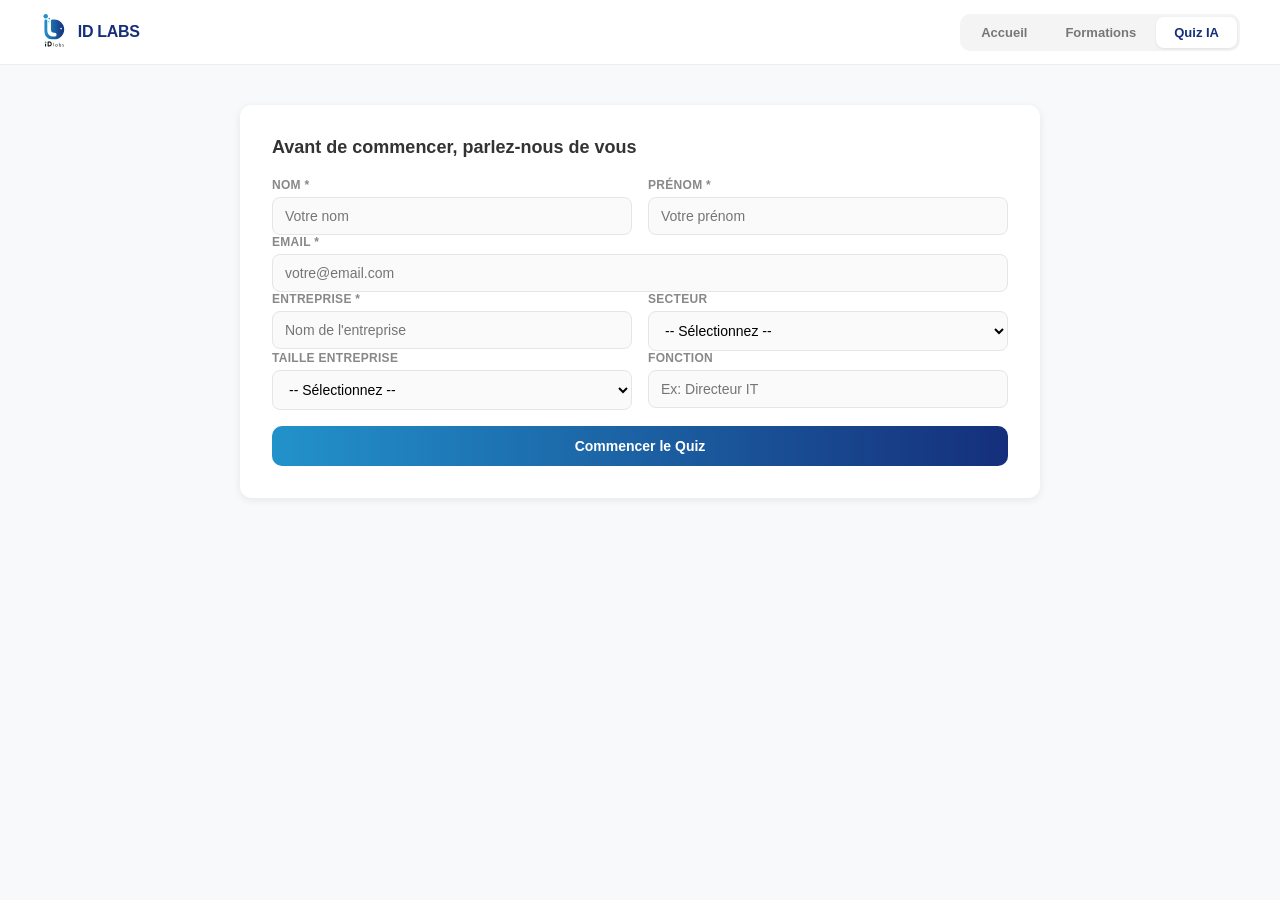
==== quiz.html @ 5d056851 "first commit" ====
<!DOCTYPE html>
<html lang="fr">
<head>
    <meta charset="UTF-8">
    <meta name="viewport" content="width=device-width, initial-scale=1.0">
    <meta name="theme-color" content="#2292cb">
    <meta name="description" content="ID Labs - Quiz IA">
    <title>Diagnostic Maturité IA - ID Labs</title>
    <link rel="stylesheet" href="styles.css">
</head>
<body>
    <header class="header" id="pageHeader">
        <div class="header-content">
            <a href="index.html" class="logo-container" id="logoContainer">
                <svg class="logo-svg" xmlns="http://www.w3.org/2000/svg" viewBox="0 0 558.38 723.76">
                    <defs>
                        <linearGradient id="logoGrad" x1="88.87" y1="310.11" x2="486.71" y2="310.11" gradientUnits="userSpaceOnUse">
                            <stop offset="0" stop-color="#2292cb"/>
                            <stop offset="1" stop-color="#152f7b"/>
                        </linearGradient>
                    </defs>
                    <circle fill="#2292cb" cx="115.03" cy="44.75" r="44.75"/>
                    <circle fill="#2292cb" cx="186.05" cy="92.42" r="16.54"/>
                    <path fill="#2292cb" d="M185.57,149.82A10.22,10.22,0,1,0,175.35,160,10.22,10.22,0,0,0,185.57,149.82Z"/>
                    <circle fill="#2292cb" cx="183.26" cy="180.11" r="7.66"/>
                    <path fill="#2292cb" d="M207.46,141.07a6.81,6.81,0,1,0-6.81,6.81A6.81,6.81,0,0,0,207.46,141.07Z"/>
                    <circle fill="#2292cb" cx="156.87" cy="118.69" r="6.81"/>
                    <path fill="url(#logoGrad)" d="M286.88,110.28H249A28.75,28.75,0,0,0,220.26,139V313a65.14,65.14,0,0,0,65.14,65.14h9.69A38.21,38.21,0,0,1,333.3,416.3h0a38.21,38.21,0,0,1-38.21,38.21H263A116.68,116.68,0,0,1,146.35,337.83V140.72c0-15-11-28.42-25.92-29.85a28.75,28.75,0,0,0-31.56,28.61V356.31A153.64,153.64,0,0,0,242.51,510h44.37c110.36,0,199.83-89.47,199.83-199.83h0C486.71,199.75,397.24,110.28,286.88,110.28ZM424.75,310.12a16.54,16.54,0,1,1,16.54-16.54A16.54,16.54,0,0,1,424.75,310.12Z"/>
                    <path fill="#010101" d="M102.46,651.36h20.39V602.49c0-2.24-3.4-4-7.6-4H102.46Z"/>
                    <path fill="#010101" d="M219,561.57a41.5,41.5,0,0,0-15.46-7.32c-5.64-1.39-14.8-2.06-28-2.06H161.06a7.59,7.59,0,0,0-7.6,7.59v84a7.6,7.6,0,0,0,7.6,7.6h18.29c11.05,0,19.07-.68,24.51-2.08A41.49,41.49,0,0,0,219,642a42.11,42.11,0,0,0,13.21-17.07,63.63,63.63,0,0,0,0-46.27A42.45,42.45,0,0,0,219,561.57Zm-3.34,40.14a40.3,40.3,0,0,1-2.52,14.79,23.93,23.93,0,0,1-6.94,9.84,20.06,20.06,0,0,1-8.53,3.92c-2.67.61-8.61,1.32-21.77,1.32H174v-59.8h1.9c10.39,0,17.65.47,21.59,1.38a20.28,20.28,0,0,1,8.68,4,24.37,24.37,0,0,1,7,9.82A39.81,39.81,0,0,1,215.63,601.71Z"/>
                    <circle fill="#2292cb" cx="112.65" cy="571.78" r="16.54"/>
                    <path fill="#010101" d="M274.37,650.86h7.54V583.65a5.86,5.86,0,0,0-5.86-5.86h-1.68Z"/>
                    <path fill="#010101" d="M344.66,615.83a17.56,17.56,0,0,0-6.43-7.24,17.81,17.81,0,0,0-9.41-2.42q-9.24,0-14.75,6.29t-5.52,16.95q0,10.51,5.68,16.9t15,6.39a16.93,16.93,0,0,0,9-2.48,18.94,18.94,0,0,0,6.62-7.19v7.83H352V613.58a5.86,5.86,0,0,0-5.86-5.86h-1.5Zm-3.56,25.38q-3.74,4.14-10.34,4.13-6.88,0-10.63-4.24T316.38,629q0-7.35,3.72-11.45t10.37-4.11a13.3,13.3,0,0,1,10.4,4.46q4,4.46,4,11.76C344.85,634.62,343.6,638.47,341.1,641.21Z"/>
                    <path fill="#010101" d="M404.31,606.17a17.5,17.5,0,0,0-9.29,2.42,17.89,17.89,0,0,0-6.45,7.24V583.65a5.86,5.86,0,0,0-5.87-5.86h-1.44v73.07h7V643a18.81,18.81,0,0,0,6.65,7.14,17,17,0,0,0,9.1,2.53q9.33,0,15-6.39t5.66-16.9q0-10.6-5.54-16.93T404.31,606.17ZM413.1,641c-2.49,3-6,4.5-10.34,4.5s-8-1.42-10.61-4.24-3.87-6.76-3.87-11.79q0-7.21,4.06-11.62A13.78,13.78,0,0,1,403,613.47q6.51,0,10.19,4t3.67,11.08Q416.85,636.53,413.1,641Z"/>
                    <path fill="#010101" d="M476.37,631.31q-2.75-2.89-9.78-5.16c-.63-.19-1.47-.45-2.54-.8-5.73-1.79-8.58-4-8.58-6.64a5.92,5.92,0,0,1,2-4.65,7.7,7.7,0,0,1,5.3-1.82,11,11,0,0,1,6,1.61,10,10,0,0,1,3.88,4.57l.14-.08c3.65-2.24,3.91-7.78.18-9.89l-.08,0a19.36,19.36,0,0,0-9.62-2.24q-6.78,0-11,3.62a11.79,11.79,0,0,0-4.24,9.39q0,8.15,15.75,13.57l1.22.43a14.15,14.15,0,0,1,5.26,2.78,5.08,5.08,0,0,1,1.53,3.77,5.77,5.77,0,0,1-2.24,4.72,9.13,9.13,0,0,1-5.87,1.79,11.88,11.88,0,0,1-6.46-1.73,11.47,11.47,0,0,1-1.73-1.34,5.89,5.89,0,0,0-7.38-.73l-1.73,1.16a16.78,16.78,0,0,0,6.76,6.83,21.45,21.45,0,0,0,10.26,2.27q7,0,11.38-3.8a12.52,12.52,0,0,0,4.36-9.92A10.68,10.68,0,0,0,476.37,631.31Z"/>
                </svg>
                <span>ID LABS</span>
            </a>
            <div class="header-right">
                <button class="admin-btn" id="adminBtn">Admin</button>
                <div class="nav-container">
                    <a href="index.html" class="nav-btn">Accueil</a>
                    <a href="formations.html" class="nav-btn">Formations</a>
                    <a href="quiz.html" class="nav-btn active">Quiz IA</a>
                </div>
            </div>
        </div>
    </header>

    <div class="container container-page">
        <div class="quiz-page">
            <!-- Lead Form -->
            <div class="quiz-lead-form" id="quizLeadForm">
                <h3>Avant de commencer, parlez-nous de vous</h3>
                <div class="form-row">
                    <div class="form-group">
                        <label>Nom *</label>
                        <input type="text" id="leadNom" placeholder="Votre nom" required>
                    </div>
                    <div class="form-group">
                        <label>Prénom *</label>
                        <input type="text" id="leadPrenom" placeholder="Votre prénom" required>
                    </div>
                </div>
                <div class="form-row full">
                    <div class="form-group">
                        <label>Email *</label>
                        <input type="email" id="leadEmail" placeholder="votre@email.com" required>
                    </div>
                </div>
                <div class="form-row">
                    <div class="form-group">
                        <label>Entreprise *</label>
                        <input type="text" id="leadEntreprise" placeholder="Nom de l'entreprise" required>
                    </div>
                    <div class="form-group">
                        <label>Secteur</label>
                        <select id="leadSecteur">
                            <option value="">-- Sélectionnez --</option>
                            <option value="tech">Technologie</option>
                            <option value="finance">Finance</option>
                            <option value="sante">Santé</option>
                            <option value="retail">Retail</option>
                            <option value="manufacturing">Manufacturing</option>
                            <option value="education">Éducation</option>
                            <option value="autre">Autre</option>
                        </select>
                    </div>
                </div>
                <div class="form-row">
                    <div class="form-group">
                        <label>Taille entreprise</label>
                        <select id="leadTaille">
                            <option value="">-- Sélectionnez --</option>
                            <option value="1-10">1-10 personnes</option>
                            <option value="11-50">11-50 personnes</option>
                            <option value="51-200">51-200 personnes</option>
                            <option value="201-1000">201-1000 personnes</option>
                            <option value="1000+">1000+ personnes</option>
                        </select>
                    </div>
                    <div class="form-group">
                        <label>Fonction</label>
                        <input type="text" id="leadFonction" placeholder="Ex: Directeur IT">
                    </div>
                </div>
                <button class="form-submit" id="startQuizBtn">Commencer le Quiz</button>
            </div>

            <!-- Quiz Progress -->
            <div class="quiz-progress" id="quizProgress" style="display: none;">
                <div class="progress-bar">
                    <div class="progress-fill" id="progressFill"></div>
                </div>
                <div class="progress-text">
                    Section <span id="currentSection">1</span> / <span id="totalSections">6</span>
                </div>
                <div class="xp-bar">
                    <span class="xp-text">Progression XP:</span>
                    <span class="xp-counter" id="xpCounter">0 / 500</span>
                </div>
                <div class="dimension-dots" id="dimensionDots"></div>
            </div>

            <!-- Quiz Sections -->
            <div id="quizSections"></div>

            <!-- Results Page -->
            <div class="results-page" id="resultsPage" style="display: none;">
                <div class="results-header">
                    <div class="result-name" id="resultName"></div>
                    <div class="score-ring" id="scoreRing"></div>
                    <div class="level-name" id="levelName"></div>
                    <div class="level-title" id="levelTitle"></div>
                    <div class="level-desc" id="levelDesc"></div>
                </div>

                <div class="results-content">
                    <div class="radar-container">
                        <canvas class="radar-canvas" id="radarChart" width="350" height="350"></canvas>
                    </div>
                    <div class="dimension-scores" id="dimensionScores"></div>
                </div>

                <div class="recos-section">
                    <div class="recos-title">Recommandations Personnalisées</div>
                    <div class="recos-grid" id="recosGrid"></div>
                </div>

                <div class="diploma-container">
                    <h3 style="margin-bottom: 16px;">Votre Diplôme</h3>
                    <canvas id="diplomaCanvas" width="800" height="600" style="max-width: 100%; height: auto; border: 1px solid #ddd; border-radius: 8px; margin-bottom: 16px; display: block;"></canvas>
                    <button class="diploma-btn" id="downloadDiplomaBtn">Télécharger le Diplôme</button>
                </div>

                <div class="results-nav">
                    <a href="index.html" class="back-home">← Accueil</a>
                    <button class="new-quiz" id="newQuizBtn">Relancer le Quiz</button>
                </div>
            </div>
        </div>
    </div>

    <script src="app.js"></script>
</body>
</html>
---- styles.css ----
* {
            margin: 0;
            padding: 0;
            box-sizing: border-box;
        }

        :root {
            --primary: #2292cb;
            --dark: #152f7b;
            --gray: #727170;
            --bg: #f8f9fa;
            --white: #ffffff;
            --accent-orange: #e8922a;
            --accent-green: #2eb87a;
            --accent-purple: #8b5cf6;
            --accent-red: #e03d3d;
            --gradient: linear-gradient(90deg, #2292cb 0%, #152f7b 100%);
        }

        html, body {
            font-family: -apple-system, BlinkMacSystemFont, 'Segoe UI', Roboto, Oxygen, Ubuntu, Cantarell, sans-serif;
            color: #333;
            background: var(--bg);
            overflow-x: hidden;
        }

        body.dark-mode {
            background: #1a1a1a;
            color: #f0f0f0;
        }

        .header {
            background: #ffffff;
            padding: 0 24px;
            border-bottom: 1px solid #eee;
            position: sticky;
            top: 0;
            z-index: 100;
            transition: transform 0.4s ease, opacity 0.4s ease;
        }

        .header.hidden {
            transform: translateY(-100%);
            opacity: 0;
            position: absolute;
            pointer-events: none;
        }

        .header-content {
            max-width: 1200px;
            margin: 0 auto;
            display: flex;
            align-items: center;
            height: 64px;
            gap: 24px;
        }

        .logo-container {
            display: flex;
            align-items: center;
            gap: 10px;
            cursor: pointer;
            user-select: none;
            font-weight: 800;
            font-size: 16px;
            color: var(--dark);
            text-decoration: none;
            letter-spacing: -0.3px;
            flex-shrink: 0;
        }

        .logo-container:hover {
            opacity: 0.85;
        }

        .logo-svg {
            height: 36px;
            width: auto;
        }

        .header-title {
            display: none;
        }

        .header-right {
            display: flex;
            gap: 4px;
            align-items: center;
            margin-left: auto;
        }

        .admin-btn {
            background: transparent;
            border: none;
            color: #999;
            padding: 8px 12px;
            border-radius: 8px;
            cursor: pointer;
            font-size: 12px;
            opacity: 0;
            pointer-events: none;
            transition: all 0.3s ease;
        }

        .admin-btn.visible {
            opacity: 1;
            pointer-events: auto;
        }

        .admin-btn:hover {
            background: #f0f0f0;
            color: #666;
        }

        .nav-container {
            display: flex;
            gap: 2px;
            background: #f4f4f5;
            border-radius: 10px;
            padding: 3px;
        }

        .nav-btn {
            background: transparent;
            border: none;
            color: #777;
            padding: 8px 18px;
            border-radius: 8px;
            cursor: pointer;
            font-size: 13px;
            font-weight: 600;
            transition: all 0.25s ease;
            text-decoration: none;
        }

        .nav-btn:hover {
            color: #333;
            background: rgba(0,0,0,0.04);
        }

        .nav-btn.active {
            background: #ffffff;
            color: var(--dark);
            box-shadow: 0 1px 3px rgba(0,0,0,0.08);
        }

        .container {
            max-width: 1200px;
            margin: 0 auto;
            padding: 40px 20px;
        }

        .container-landing {
            max-width: 100%;
            padding: 0;
        }

        .container-page {
            max-width: 1200px;
            margin: 0 auto;
            padding: 40px 20px;
        }

        /* Internal page back button */
        .page-title {
            font-size: 28px;
            font-weight: 800;
            color: #1a1a2e;
            margin-bottom: 8px;
            letter-spacing: -0.5px;
        }

        .page-subtitle {
            font-size: 14px;
            color: #999;
            margin-bottom: 32px;
        }

        .back-to-home {
            display: none;
            align-items: center;
            gap: 8px;
            background: none;
            border: none;
            color: var(--primary);
            font-size: 14px;
            font-weight: 600;
            cursor: pointer;
            padding: 8px 0;
            margin-bottom: 20px;
            transition: all 0.3s ease;
            text-decoration: none;
        }

        .back-to-home:hover {
            color: var(--dark);
            transform: translateX(-4px);
        }

        /* ===== LANDING PAGE - CLEAN CORPORATE DESIGN ===== */
        .landing-page {
            text-align: center;
            padding: 0 !important;
            width: 100%;
        }

        .landing-hero {
            position: relative;
            min-height: 100vh;
            display: flex;
            flex-direction: column;
            align-items: center;
            justify-content: center;
            overflow: hidden;
            padding: 50px 20px 40px;
            background-color: #ffffff;
            background-image: radial-gradient(circle, #d0d0d0 0.8px, transparent 0.8px);
            background-size: 24px 24px;
        }

        @keyframes fadeInDown {
            from { opacity: 0; transform: translateY(-15px); }
            to { opacity: 1; transform: translateY(0); }
        }

        @keyframes fadeInUp {
            from { opacity: 0; transform: translateY(20px); }
            to { opacity: 1; transform: translateY(0); }
        }

        /* Brand lockup: logo + wordmark on the same line */
        .hero-brand {
            display: flex;
            align-items: center;
            gap: 16px;
            margin-bottom: 36px;
            animation: fadeInUp 0.6s ease 0.1s both;
            position: relative;
            z-index: 1;
        }

        .hero-brand svg {
            width: 56px;
            height: auto;
            flex-shrink: 0;
        }

        .hero-brand-name {
            font-size: 28px;
            font-weight: 800;
            letter-spacing: 3px;
            color: #1a1a2e;
            text-transform: uppercase;
        }

        .hero-brand-divider {
            width: 1px;
            height: 32px;
            background: #d0d0d0;
        }

        .hero-brand-event {
            font-size: 13px;
            font-weight: 600;
            color: var(--gray);
            text-align: left;
            line-height: 1.4;
        }

        .hero-brand-event span {
            display: block;
            color: var(--primary);
            font-weight: 700;
        }

        /* Event badge */
        .event-badge {
            display: inline-flex;
            align-items: center;
            gap: 8px;
            background: #ffffff;
            border: 1px solid #e0e0e0;
            padding: 8px 20px;
            border-radius: 6px;
            font-size: 13px;
            font-weight: 600;
            color: var(--gray);
            margin-bottom: 28px;
            animation: fadeInDown 0.6s ease;
            position: relative;
            z-index: 1;
            box-shadow: 0 1px 4px rgba(0,0,0,0.04);
        }

        .event-badge-dot {
            width: 8px;
            height: 8px;
            border-radius: 50%;
            background: var(--accent-green);
            animation: blinkDot 2s ease-in-out infinite;
        }

        @keyframes blinkDot {
            0%, 100% { opacity: 1; }
            50% { opacity: 0.3; }
        }

        /* Vignette overlay to fade dots behind content */
        .landing-hero::before {
            content: '';
            position: absolute;
            top: 0;
            left: 0;
            right: 0;
            bottom: 0;
            background: radial-gradient(ellipse 70% 60% at 50% 50%, rgba(255,255,255,0.95) 0%, rgba(255,255,255,0.4) 60%, transparent 100%);
            pointer-events: none;
            z-index: 0;
        }

        /* Hero headline */
        .hero-headline {
            font-size: 46px;
            font-weight: 800;
            line-height: 1.15;
            margin-bottom: 16px;
            color: #1a1a2e;
            letter-spacing: -1px;
            animation: fadeInUp 0.6s ease 0.2s both;
            position: relative;
            z-index: 1;
        }

        .hero-headline .gradient-text {
            background: var(--gradient);
            -webkit-background-clip: text;
            -webkit-text-fill-color: transparent;
            background-clip: text;
        }

        .hero-desc {
            font-size: 16px;
            color: #666;
            max-width: 520px;
            margin: 0 auto 44px;
            line-height: 1.7;
            animation: fadeInUp 0.6s ease 0.3s both;
            position: relative;
            z-index: 1;
        }

        /* Feature cards grid */
        .feature-cards {
            display: grid;
            grid-template-columns: 1fr 1fr;
            gap: 28px;
            max-width: 880px;
            margin: 0 auto 48px;
            animation: fadeInUp 0.6s ease 0.4s both;
            position: relative;
            z-index: 1;
        }

        .feature-card {
            background: #ffffff;
            border-radius: 20px;
            text-align: left;
            border: 1px solid rgba(0,0,0,0.06);
            box-shadow: 0 1px 3px rgba(0,0,0,0.04), 0 4px 12px rgba(0,0,0,0.03);
            transition: all 0.45s cubic-bezier(0.25, 0.8, 0.25, 1);
            cursor: pointer;
            position: relative;
            overflow: hidden;
            display: flex;
            flex-direction: column;
        }

        .feature-card:hover {
            border-color: transparent;
            box-shadow: 0 20px 60px rgba(0,0,0,0.10), 0 8px 24px rgba(0,0,0,0.06);
            transform: translateY(-8px);
        }

        /* Top visual banner per card */
        .feature-card-visual {
            padding: 32px 28px 28px;
            display: flex;
            flex-direction: column;
            align-items: center;
            gap: 16px;
            position: relative;
            overflow: hidden;
            text-align: center;
        }

        /* Decorative pattern in visual banner */
        .feature-card-visual::before {
            content: '';
            position: absolute;
            top: 0; left: 0; right: 0; bottom: 0;
            background-image: radial-gradient(circle, rgba(255,255,255,0.25) 1px, transparent 1px);
            background-size: 16px 16px;
            pointer-events: none;
        }

        /* Decorative glow circle behind icon */
        .feature-card-visual::after {
            content: '';
            position: absolute;
            width: 120px;
            height: 120px;
            border-radius: 50%;
            top: 10px;
            left: 50%;
            transform: translateX(-50%);
            pointer-events: none;
            opacity: 0.3;
            filter: blur(30px);
        }

        .feature-card.formations .feature-card-visual {
            background: linear-gradient(135deg, var(--primary), var(--dark));
        }

        .feature-card.formations .feature-card-visual::after {
            background: rgba(255,255,255,0.5);
        }

        .feature-card.quiz .feature-card-visual {
            background: linear-gradient(135deg, #e8922a, #d63031);
        }

        .feature-card.quiz .feature-card-visual::after {
            background: rgba(255,255,255,0.5);
        }

        .feature-card-icon {
            width: 64px;
            height: 64px;
            border-radius: 18px;
            display: flex;
            align-items: center;
            justify-content: center;
            flex-shrink: 0;
            position: relative;
            z-index: 1;
            background: rgba(255,255,255,0.18);
            backdrop-filter: blur(8px);
            -webkit-backdrop-filter: blur(8px);
            border: 1px solid rgba(255,255,255,0.25);
            transition: transform 0.4s ease;
        }

        .feature-card:hover .feature-card-icon {
            transform: scale(1.08);
        }

        .feature-card-icon svg {
            width: 30px;
            height: 30px;
        }

        .feature-card.formations .feature-card-icon {
            box-shadow: 0 4px 16px rgba(0,0,0,0.15);
        }

        .feature-card.quiz .feature-card-icon {
            box-shadow: 0 4px 16px rgba(0,0,0,0.15);
        }

        .feature-card-visual-text {
            position: relative;
            z-index: 1;
        }

        .feature-card-title {
            font-size: 19px;
            font-weight: 800;
            color: #ffffff;
            margin-bottom: 4px;
            letter-spacing: -0.2px;
        }

        .feature-card-subtitle {
            font-size: 13px;
            color: rgba(255,255,255,0.8);
            font-weight: 500;
        }

        /* Card body */
        .feature-card-body {
            padding: 24px 28px 28px;
            flex: 1;
            display: flex;
            flex-direction: column;
        }

        .feature-card-desc {
            font-size: 14px;
            color: #555;
            line-height: 1.7;
            margin-bottom: 20px;
            flex: 1;
        }

        .feature-card-metrics {
            display: flex;
            gap: 8px;
            margin-bottom: 22px;
        }

        .feature-metric {
            flex: 1;
            border-radius: 12px;
            padding: 12px 8px;
            text-align: center;
            position: relative;
        }

        .feature-card.formations .feature-metric {
            background: linear-gradient(135deg, rgba(34,146,203,0.06), rgba(21,47,123,0.06));
            border: 1px solid rgba(34,146,203,0.1);
        }

        .feature-card.quiz .feature-metric {
            background: linear-gradient(135deg, rgba(232,146,42,0.06), rgba(214,48,49,0.06));
            border: 1px solid rgba(232,146,42,0.1);
        }

        .feature-metric-num {
            font-size: 20px;
            font-weight: 800;
            line-height: 1;
            margin-bottom: 3px;
        }

        .feature-card.formations .feature-metric-num { color: var(--primary); }
        .feature-card.quiz .feature-metric-num { color: #e8922a; }

        .feature-metric-label {
            font-size: 10px;
            font-weight: 600;
            color: #999;
            text-transform: uppercase;
            letter-spacing: 0.4px;
        }

        .feature-card-cta {
            display: inline-flex;
            align-items: center;
            justify-content: center;
            gap: 8px;
            font-size: 14px;
            font-weight: 700;
            border: none;
            cursor: pointer;
            padding: 14px 24px;
            border-radius: 12px;
            transition: all 0.3s ease;
            width: 100%;
            text-align: center;
            letter-spacing: 0.2px;
        }

        .feature-card.formations .feature-card-cta {
            background: linear-gradient(135deg, var(--primary), var(--dark));
            color: white;
            box-shadow: 0 4px 14px rgba(34,146,203,0.25);
        }

        .feature-card.quiz .feature-card-cta {
            background: linear-gradient(135deg, #e8922a, #d63031);
            color: white;
            box-shadow: 0 4px 14px rgba(232,146,42,0.25);
        }

        .feature-card-cta:hover {
            transform: translateY(-2px);
            filter: brightness(1.05);
        }

        .feature-card.formations .feature-card-cta:hover {
            box-shadow: 0 6px 20px rgba(34,146,203,0.35);
        }

        .feature-card.quiz .feature-card-cta:hover {
            box-shadow: 0 6px 20px rgba(232,146,42,0.35);
        }

        .feature-card-cta svg {
            transition: transform 0.3s ease;
        }

        .feature-card:hover .feature-card-cta svg {
            transform: translateX(4px);
        }

        .feature-card-badge {
            position: absolute;
            top: 12px;
            right: 12px;
            background: rgba(255,255,255,0.22);
            backdrop-filter: blur(8px);
            -webkit-backdrop-filter: blur(8px);
            border: 1px solid rgba(255,255,255,0.3);
            color: white;
            font-size: 11px;
            font-weight: 700;
            padding: 4px 12px;
            border-radius: 20px;
            letter-spacing: 0.3px;
            z-index: 2;
            text-transform: uppercase;
        }

        /* Divider line */
        .hero-divider {
            display: none;
        }

        /* Info bar */
        .hero-info-bar {
            display: flex;
            align-items: center;
            justify-content: center;
            gap: 10px;
            margin: 0 auto 0;
            animation: fadeInUp 0.6s ease 0.5s both;
            position: relative;
            z-index: 1;
        }

        .hero-info-item {
            display: flex;
            align-items: center;
            gap: 0;
            font-size: 13px;
            color: #999;
            font-weight: 500;
        }

        .hero-info-sep {
            width: 3px;
            height: 3px;
            border-radius: 50%;
            background: #ccc;
        }

        .hero-info-icon {
            display: none;
        }

        .hero-info-num {
            font-size: inherit;
            font-weight: inherit;
            color: inherit;
            line-height: 1;
            margin-bottom: 0;
        }

        .hero-info-label {
            font-size: inherit;
            font-weight: inherit;
            color: inherit;
            letter-spacing: 0;
        }

        /* Responsive landing */
        @media (max-width: 768px) {
            .hero-headline {
                font-size: 32px;
                letter-spacing: -0.5px;
            }

            .hero-desc {
                font-size: 15px;
            }

            .feature-cards {
                grid-template-columns: 1fr;
                padding: 0 16px;
                gap: 16px;
            }

            .hero-info-bar {
                gap: 8px;
                flex-wrap: wrap;
            }
        }

        @media (max-width: 480px) {
            .hero-headline {
                font-size: 26px;
            }

            .landing-hero {
                padding: 36px 16px 30px;
                min-height: auto;
            }

            .feature-card-visual {
                padding: 24px 20px 20px;
            }

            .feature-card-body {
                padding: 18px 20px 22px;
            }

            .feature-card-metrics {
                gap: 6px;
            }

            .feature-card-icon {
                width: 56px;
                height: 56px;
                border-radius: 16px;
            }

            .feature-card-icon svg {
                width: 26px;
                height: 26px;
            }

            .feature-card-title {
                font-size: 17px;
            }

            .hero-info-bar {
                flex-wrap: wrap;
                justify-content: center;
            }

            .hero-info-item {
                font-size: 12px;
            }

            .hero-brand {
                gap: 10px;
            }

            .hero-brand svg {
                width: 42px;
            }

            .hero-brand-name {
                font-size: 20px;
                letter-spacing: 2px;
            }
        }

        .formation-grid {
            display: flex;
            flex-direction: column;
            gap: 12px;
            margin-bottom: 30px;
        }

        .formation-card {
            background: white;
            border-radius: 16px;
            box-shadow: 0 1px 3px rgba(0,0,0,0.04);
            transition: all 0.3s ease;
            display: flex;
            flex-direction: column;
            overflow: hidden;
            border: 1px solid #eee;
        }

        .formation-card:hover {
            box-shadow: 0 6px 24px rgba(0,0,0,0.08);
            border-color: #ddd;
        }

        /* Top row: trainer info + body */
        .formation-card-top {
            display: flex;
            flex-direction: row;
            align-items: center;
            padding: 20px 24px;
            gap: 20px;
        }

        /* Left: trainer photo + name stacked */
        .formation-card-header {
            display: flex;
            flex-direction: column;
            align-items: center;
            text-align: center;
            gap: 8px;
            flex-shrink: 0;
            min-width: 120px;
        }

        .formation-avatar {
            width: 96px;
            height: 96px;
            border-radius: 50%;
            flex-shrink: 0;
            display: flex;
            align-items: center;
            justify-content: center;
            font-weight: 700;
            font-size: 28px;
            color: white;
            overflow: hidden;
            box-shadow: 0 4px 12px rgba(0,0,0,0.08);
            border: 3px solid white;
            outline: 2px solid #eee;
        }

        .formation-avatar img {
            width: 100%;
            height: 100%;
            object-fit: cover;
        }

        .formation-header-text {
            text-align: center;
        }

        .formation-trainer {
            font-weight: 700;
            color: #1a1a2e;
            font-size: 13px;
            margin-bottom: 3px;
        }

        .formation-tag {
            display: inline-block;
            font-size: 10px;
            font-weight: 600;
            padding: 2px 9px;
            border-radius: 20px;
            letter-spacing: 0.2px;
        }

        /* Center: content */
        .formation-card-body {
            flex: 1;
            min-width: 0;
            padding: 0 20px;
            border-left: 1px solid #f0f0f0;
        }

        .formation-title {
            font-size: 15px;
            font-weight: 700;
            margin-bottom: 4px;
            color: #1a1a2e;
            line-height: 1.35;
        }

        .formation-resume {
            font-size: 13px;
            color: #999;
            line-height: 1.5;
            margin-bottom: 0;
            display: -webkit-box;
            -webkit-line-clamp: 2;
            -webkit-box-orient: vertical;
            overflow: hidden;
        }

        .formation-meta {
            display: flex;
            gap: 14px;
            flex-wrap: wrap;
            margin-top: 8px;
        }

        .formation-meta-item {
            display: flex;
            align-items: center;
            gap: 4px;
            font-size: 11.5px;
            color: #aaa;
            font-weight: 500;
        }

        .formation-meta-item svg {
            flex-shrink: 0;
            color: #ccc;
        }

        /* Sessions section */
        .formation-card-sessions {
            width: 100%;
            border-top: 1px solid #f0f0f0;
            padding: 14px 24px 16px;
        }

        .sessions-label {
            font-size: 11px;
            font-weight: 700;
            text-transform: uppercase;
            letter-spacing: 0.5px;
            color: #bbb;
            margin-bottom: 10px;
        }

        .session-row {
            display: flex;
            align-items: center;
            gap: 16px;
            padding: 10px 14px;
            background: #fafafa;
            border-radius: 10px;
            margin-bottom: 6px;
        }

        .session-row:last-child {
            margin-bottom: 0;
        }

        .session-date {
            display: flex;
            align-items: center;
            gap: 6px;
            font-size: 13px;
            font-weight: 600;
            color: #444;
            min-width: 170px;
            flex-shrink: 0;
        }

        .session-date svg {
            color: var(--primary);
            flex-shrink: 0;
        }

        .session-seats {
            display: flex;
            align-items: center;
            gap: 10px;
            flex: 1;
            min-width: 0;
        }

        .session-cta {
            padding: 7px 18px;
            background: var(--gradient);
            color: white;
            border: none;
            border-radius: 8px;
            cursor: pointer;
            font-weight: 600;
            font-size: 12px;
            transition: all 0.3s ease;
            white-space: nowrap;
            box-shadow: 0 2px 8px rgba(34,146,203,0.15);
            flex-shrink: 0;
        }

        .session-cta:hover {
            transform: translateY(-1px);
            box-shadow: 0 4px 14px rgba(34,146,203,0.25);
        }

        /* Visual price block */
        .formation-price-block {
            flex-shrink: 0;
            display: flex;
            flex-direction: column;
            align-items: center;
            padding: 16px 22px 14px;
            margin-left: auto;
            background: white;
            border-radius: 14px;
            border: 2px solid var(--primary);
            position: relative;
            min-width: 140px;
            box-shadow: 0 4px 16px rgba(34,146,203,0.1);
        }

        .price-badge-ribbon {
            position: absolute;
            top: -11px;
            left: 50%;
            transform: translateX(-50%);
            background: var(--gradient);
            color: white;
            font-size: 10px;
            font-weight: 700;
            text-transform: uppercase;
            letter-spacing: 0.5px;
            padding: 3px 14px;
            border-radius: 20px;
            white-space: nowrap;
        }

        .price-row {
            display: flex;
            align-items: baseline;
            gap: 8px;
            margin-top: 6px;
        }

        .price-amount {
            font-size: 28px;
            font-weight: 900;
            color: var(--primary);
            line-height: 1;
            letter-spacing: -1px;
        }

        .price-amount-crossed {
            font-size: 15px;
            font-weight: 600;
            color: #bbb;
            text-decoration: line-through;
            text-decoration-thickness: 2px;
            line-height: 1;
        }

        .price-saving {
            margin-top: 6px;
            font-size: 11px;
            font-weight: 700;
            color: var(--accent-green);
            background: rgba(46,184,122,0.08);
            padding: 2px 10px;
            border-radius: 20px;
        }

        /* Legacy footer (kept for compatibility) */
        .formation-card-footer {
            display: none;
        }

        .formation-seats-block {
            display: flex;
            flex-direction: column;
            align-items: center;
            gap: 6px;
            width: 100%;
        }

        .formation-seats-dots {
            display: flex;
            gap: 5px;
            justify-content: center;
        }

        .formation-seats-dots .dot {
            width: 10px;
            height: 10px;
            border-radius: 50%;
            background: #e8e8e8;
            transition: background 0.3s ease;
        }

        .formation-seats-dots .dot.taken {
            background: var(--primary);
            box-shadow: 0 1px 4px rgba(34,146,203,0.3);
        }

        .formation-seats-dots .dot.taken.warn {
            background: #e8922a;
            box-shadow: 0 1px 4px rgba(232,146,42,0.3);
        }

        .formation-seats-text {
            font-size: 12px;
            font-weight: 600;
            color: #2eb87a;
        }

        .formation-seats-text.few {
            color: #e8922a;
        }

        .formation-seats-text.full {
            color: #e03d3d;
        }

        .formation-seats-hint {
            font-size: 10px;
            color: #bbb;
            font-style: italic;
        }

        .formation-cta {
            padding: 10px 22px;
            background: var(--gradient);
            color: white;
            border: none;
            border-radius: 10px;
            cursor: pointer;
            font-weight: 600;
            font-size: 13px;
            transition: all 0.3s ease;
            white-space: nowrap;
            box-shadow: 0 2px 8px rgba(34,146,203,0.2);
        }

        .formation-cta:hover {
            transform: translateY(-2px);
            box-shadow: 0 4px 14px rgba(34,146,203,0.3);
        }

        .formation-cta:active {
            transform: scale(0.98);
        }

        .modal {
            display: none;
            position: fixed;
            top: 0;
            left: 0;
            right: 0;
            bottom: 0;
            background: rgba(0,0,0,0.5);
            z-index: 1000;
            align-items: center;
            justify-content: center;
            animation: fadeIn 0.3s ease;
        }

        .modal.active {
            display: flex;
        }

        .modal-content {
            background: white;
            border-radius: 16px;
            padding: 0;
            max-width: 680px;
            width: 92%;
            max-height: 92vh;
            overflow-y: auto;
            animation: slideUp 0.3s ease;
        }

        @keyframes slideUp {
            from { transform: translateY(20px); opacity: 0; }
            to { transform: translateY(0); opacity: 1; }
        }

        .modal-header {
            display: flex;
            justify-content: space-between;
            align-items: center;
            padding: 20px 28px;
            border-bottom: 1px solid #f0f0f0;
        }

        .modal-header h2 {
            font-size: 16px;
            font-weight: 700;
            color: #1a1a2e;
        }

        .close-modal {
            background: #f5f5f5;
            border: none;
            font-size: 18px;
            cursor: pointer;
            color: #999;
            line-height: 1;
            width: 32px;
            height: 32px;
            border-radius: 8px;
            display: flex;
            align-items: center;
            justify-content: center;
            transition: all 0.2s ease;
        }

        .close-modal:hover {
            background: #eee;
            color: #333;
        }

        /* Modal body with layout */
        .modal-body-inner {
            padding: 24px 28px;
        }

        .modal-info-bar {
            display: flex;
            gap: 10px;
            flex-wrap: wrap;
            margin-bottom: 20px;
        }

        .modal-info-chip {
            display: flex;
            align-items: center;
            gap: 6px;
            padding: 6px 12px;
            background: #f8f9fa;
            border-radius: 8px;
            font-size: 12.5px;
            font-weight: 600;
            color: #555;
        }

        .modal-info-chip svg {
            color: var(--primary);
            flex-shrink: 0;
        }

        .modal-info-chip.status-available {
            background: #ecfdf5;
            color: #059669;
        }

        .modal-info-chip.status-full {
            background: #fef2f2;
            color: #dc2626;
        }

        .modal-objectives {
            display: flex;
            flex-wrap: wrap;
            gap: 6px;
            margin-bottom: 20px;
        }

        .modal-objective-tag {
            padding: 5px 10px;
            background: #f0f9ff;
            border: 1px solid rgba(34,146,203,0.1);
            border-radius: 6px;
            font-size: 12px;
            color: #444;
            line-height: 1.3;
        }

        /* Form 2-column layout */
        .modal-form-grid {
            display: grid;
            grid-template-columns: 1fr 1fr;
            gap: 12px;
        }

        .modal-form-grid .form-group-full {
            grid-column: 1 / -1;
        }

        .form-group {
            margin-bottom: 0;
        }

        .form-group label {
            display: block;
            font-weight: 600;
            margin-bottom: 5px;
            font-size: 12px;
            color: #888;
            text-transform: uppercase;
            letter-spacing: 0.3px;
        }

        .form-group input,
        .form-group select {
            width: 100%;
            padding: 10px 12px;
            border: 1px solid #e5e5e5;
            border-radius: 8px;
            font-size: 14px;
            font-family: inherit;
            transition: all 0.2s ease;
            background: #fafafa;
        }

        .form-group input:focus,
        .form-group select:focus {
            outline: none;
            border-color: var(--primary);
            box-shadow: 0 0 0 3px rgba(34,146,203,0.08);
            background: white;
        }

        .form-submit {
            width: 100%;
            padding: 12px;
            background: var(--gradient);
            color: white;
            border: none;
            border-radius: 10px;
            font-weight: 700;
            cursor: pointer;
            font-size: 14px;
            transition: all 0.3s ease;
            margin-top: 16px;
        }

        .form-submit:hover {
            transform: translateY(-1px);
            box-shadow: 0 4px 14px rgba(34,146,203,0.3);
        }

        .form-submit:disabled {
            opacity: 0.6;
            cursor: not-allowed;
            transform: none;
        }

        .success-message {
            background: #ecfdf5;
            color: #065f46;
            padding: 16px;
            border-radius: 10px;
            margin-bottom: 20px;
            border: 1px solid #c3e6cb;
        }

        .quiz-page {
            max-width: 800px;
            margin: 0 auto;
        }

        .quiz-progress {
            background: white;
            padding: 24px;
            border-radius: 12px;
            margin-bottom: 24px;
            box-shadow: 0 2px 8px rgba(0,0,0,0.08);
        }

        .progress-bar {
            height: 8px;
            background: var(--bg);
            border-radius: 4px;
            overflow: hidden;
            margin-bottom: 16px;
        }

        .progress-fill {
            height: 100%;
            background: var(--gradient);
            transition: width 0.4s ease;
            width: 0%;
        }

        .progress-text {
            font-size: 14px;
            color: var(--gray);
            font-weight: 600;
        }

        .xp-bar {
            margin-top: 12px;
            padding-top: 12px;
            border-top: 1px solid var(--bg);
            display: flex;
            align-items: center;
            gap: 10px;
        }

        .xp-text {
            font-size: 13px;
            font-weight: 600;
            color: var(--dark);
        }

        .xp-counter {
            background: linear-gradient(135deg, #e8922a, #e03d3d);
            color: white;
            padding: 4px 12px;
            border-radius: 20px;
            font-size: 12px;
            font-weight: 700;
        }

        .dimension-dots {
            display: flex;
            gap: 8px;
            margin-top: 12px;
            flex-wrap: wrap;
        }

        .dimension-dot {
            width: 10px;
            height: 10px;
            border-radius: 50%;
            background: #e0e0e0;
            transition: all 0.3s ease;
        }

        .dimension-dot.active {
            background: var(--primary);
            transform: scale(1.2);
        }

        .dimension-dot.completed {
            background: var(--accent-green);
            box-shadow: 0 0 0 2px white, 0 0 0 4px var(--accent-green);
        }

        .quiz-lead-form {
            background: white;
            padding: 32px;
            border-radius: 12px;
            margin-bottom: 24px;
            box-shadow: 0 2px 8px rgba(0,0,0,0.08);
        }

        .quiz-lead-form h3 {
            font-size: 18px;
            margin-bottom: 20px;
            color: #333;
        }

        .quiz-lead-form .form-row {
            display: grid;
            grid-template-columns: repeat(2, 1fr);
            gap: 16px;
        }

        .quiz-lead-form .form-row.full {
            grid-template-columns: 1fr;
        }

        .quiz-section {
            background: white;
            padding: 32px;
            border-radius: 12px;
            box-shadow: 0 2px 8px rgba(0,0,0,0.08);
            display: none;
        }

        .quiz-section.active {
            display: block;
            animation: fadeIn 0.3s ease;
        }

        .section-header {
            margin-bottom: 28px;
            padding-bottom: 20px;
            border-bottom: 2px solid var(--bg);
        }

        .section-icon {
            font-size: 36px;
            margin-bottom: 12px;
        }

        .section-name {
            font-size: 24px;
            font-weight: 700;
            color: #333;
            margin-bottom: 6px;
        }

        .section-desc {
            font-size: 14px;
            color: var(--gray);
        }

        .question-block {
            margin-bottom: 32px;
            padding-bottom: 28px;
            border-bottom: 1px solid var(--bg);
        }

        .question-block:last-child {
            border-bottom: none;
            margin-bottom: 0;
            padding-bottom: 0;
        }

        .question-text {
            font-size: 16px;
            font-weight: 600;
            margin-bottom: 16px;
            color: #333;
        }

        .scale-buttons {
            display: grid;
            grid-template-columns: repeat(5, 1fr);
            gap: 8px;
        }

        .scale-btn {
            padding: 12px 8px;
            border: 2px solid #ddd;
            background: white;
            border-radius: 6px;
            cursor: pointer;
            font-weight: 600;
            font-size: 12px;
            transition: all 0.3s ease;
            text-align: center;
            line-height: 1.3;
        }

        .scale-btn:hover {
            border-color: var(--primary);
            color: var(--primary);
        }

        .scale-btn.selected {
            background: var(--gradient);
            color: white;
            border-color: var(--dark);
            transform: scale(1.05);
        }

        .section-nav {
            display: flex;
            gap: 12px;
            margin-top: 32px;
            padding-top: 24px;
            border-top: 2px solid var(--bg);
        }

        .section-btn {
            flex: 1;
            padding: 12px 20px;
            border: none;
            border-radius: 6px;
            cursor: pointer;
            font-weight: 600;
            font-size: 14px;
            transition: all 0.3s ease;
        }

        .section-btn.prev {
            background: white;
            color: var(--dark);
            border: 2px solid var(--primary);
        }

        .section-btn.prev:hover:not(:disabled) {
            background: var(--bg);
        }

        .section-btn.next {
            background: var(--gradient);
            color: white;
            flex: 2;
        }

        .section-btn.next:hover:not(:disabled) {
            transform: translateY(-2px);
            box-shadow: 0 4px 12px rgba(64, 162, 212, 0.3);
        }

        .section-btn:disabled {
            opacity: 0.5;
            cursor: not-allowed;
        }

        .results-page {
            background: white;
            border-radius: 12px;
            padding: 40px;
            max-width: 900px;
            margin: 0 auto;
            box-shadow: 0 2px 8px rgba(0,0,0,0.08);
        }

        .results-header {
            text-align: center;
            margin-bottom: 40px;
            padding-bottom: 30px;
            border-bottom: 2px solid var(--bg);
        }

        .result-name {
            font-size: 18px;
            color: var(--gray);
            margin-bottom: 12px;
        }

        .score-ring {
            width: 200px;
            height: 200px;
            margin: 20px auto;
            border-radius: 50%;
            display: flex;
            align-items: center;
            justify-content: center;
            font-size: 52px;
            font-weight: 700;
            color: white;
            box-shadow: 0 4px 15px rgba(0,0,0,0.1);
        }

        .level-name {
            font-size: 28px;
            font-weight: 700;
            margin: 20px 0 8px 0;
        }

        .level-title {
            font-size: 18px;
            color: var(--gray);
            font-weight: 600;
            margin-bottom: 12px;
        }

        .level-desc {
            font-size: 15px;
            line-height: 1.6;
            color: var(--gray);
            max-width: 600px;
            margin: 0 auto;
        }

        .results-content {
            display: grid;
            grid-template-columns: 1fr 1fr;
            gap: 40px;
            margin: 40px 0;
            align-items: start;
        }

        .radar-container {
            display: flex;
            justify-content: center;
            align-items: center;
        }

        .radar-canvas {
            max-width: 100%;
            height: auto;
        }

        .dimension-scores {
            display: flex;
            flex-direction: column;
            gap: 16px;
        }

        .dimension-item {
            padding: 16px;
            background: var(--bg);
            border-radius: 8px;
            border-left: 4px solid;
        }

        .dimension-item-name {
            font-weight: 700;
            margin-bottom: 8px;
            font-size: 15px;
        }

        .dimension-item-bar {
            height: 8px;
            background: #e0e0e0;
            border-radius: 4px;
            overflow: hidden;
            margin-bottom: 4px;
        }

        .dimension-item-fill {
            height: 100%;
            background: var(--gradient);
            transition: width 0.6s ease;
            width: 0%;
        }

        .dimension-item-score {
            font-size: 12px;
            color: var(--gray);
            font-weight: 600;
        }

        .recos-section {
            margin: 40px 0;
            padding: 30px;
            background: var(--bg);
            border-radius: 12px;
        }

        .recos-title {
            font-size: 22px;
            font-weight: 700;
            margin-bottom: 24px;
            color: #333;
        }

        .recos-grid {
            display: grid;
            grid-template-columns: repeat(auto-fit, minmax(300px, 1fr));
            gap: 20px;
        }

        .reco-card {
            background: white;
            padding: 20px;
            border-radius: 8px;
            border-left: 4px solid var(--primary);
            box-shadow: 0 1px 3px rgba(0,0,0,0.05);
        }

        .reco-tag {
            display: inline-block;
            background: var(--primary);
            color: white;
            padding: 4px 10px;
            border-radius: 4px;
            font-size: 11px;
            font-weight: 700;
            margin-bottom: 10px;
            text-transform: uppercase;
        }

        .reco-text {
            font-size: 14px;
            color: #333;
            line-height: 1.5;
        }

        .diploma-container {
            margin: 40px 0;
            text-align: center;
        }

        .diploma-btn {
            padding: 14px 32px;
            background: var(--gradient);
            color: white;
            border: none;
            border-radius: 6px;
            font-weight: 700;
            cursor: pointer;
            font-size: 16px;
            transition: all 0.3s ease;
        }

        .diploma-btn:hover {
            transform: translateY(-2px);
            box-shadow: 0 4px 12px rgba(64, 162, 212, 0.3);
        }

        .results-nav {
            display: flex;
            gap: 12px;
            margin-top: 32px;
            padding-top: 24px;
            border-top: 2px solid var(--bg);
        }

        .results-nav a,
        .results-nav button {
            flex: 1;
            padding: 12px 20px;
            border: none;
            border-radius: 6px;
            cursor: pointer;
            font-weight: 600;
            font-size: 14px;
            transition: all 0.3s ease;
            text-decoration: none;
            display: inline-block;
            text-align: center;
        }

        .results-nav .back-home {
            background: white;
            color: var(--dark);
            border: 2px solid var(--primary);
        }

        .results-nav .back-home:hover {
            background: var(--bg);
        }

        .results-nav .new-quiz {
            background: var(--gradient);
            color: white;
            flex: 2;
        }

        .results-nav .new-quiz:hover {
            transform: translateY(-2px);
            box-shadow: 0 4px 12px rgba(64, 162, 212, 0.3);
        }

        .cta-btn {
            display: inline-block;
            padding: 12px 24px;
            background: var(--gradient);
            color: white;
            border: none;
            border-radius: 6px;
            font-weight: 600;
            cursor: pointer;
            font-size: 14px;
            text-decoration: none;
            transition: all 0.3s ease;
        }

        .cta-btn:hover {
            transform: translateY(-2px);
            box-shadow: 0 4px 12px rgba(64, 162, 212, 0.3);
        }

        .cta-btn.secondary {
            background: white;
            color: var(--dark);
            border: 2px solid var(--primary);
        }

        .cta-btn.secondary:hover {
            background: var(--bg);
        }

        .admin-panel {
            background: white;
            border-radius: 12px;
            padding: 30px;
            max-width: 800px;
            margin: 0 auto;
            box-shadow: 0 2px 8px rgba(0,0,0,0.08);
        }

        .admin-section {
            margin-bottom: 32px;
            padding-bottom: 24px;
            border-bottom: 2px solid var(--bg);
        }

        .admin-section:last-child {
            border-bottom: none;
            margin-bottom: 0;
            padding-bottom: 0;
        }

        .admin-section h3 {
            font-size: 18px;
            font-weight: 700;
            margin-bottom: 16px;
            color: #333;
        }

        .admin-stats {
            display: grid;
            grid-template-columns: repeat(auto-fit, minmax(200px, 1fr));
            gap: 16px;
            margin-bottom: 20px;
        }

        .stat-box {
            background: var(--bg);
            padding: 20px;
            border-radius: 8px;
            text-align: center;
        }

        .stat-number {
            font-size: 28px;
            font-weight: 700;
            color: var(--primary);
            margin-bottom: 6px;
        }

        .stat-label {
            font-size: 13px;
            color: var(--gray);
            font-weight: 600;
            text-transform: uppercase;
            letter-spacing: 0.5px;
        }

        .admin-actions {
            display: flex;
            gap: 12px;
        }

        .admin-actions button {
            flex: 1;
            padding: 12px 20px;
            border: none;
            border-radius: 6px;
            cursor: pointer;
            font-weight: 600;
            font-size: 14px;
            transition: all 0.3s ease;
        }

        .admin-actions .export-btn {
            background: var(--primary);
            color: white;
        }

        .admin-actions .export-btn:hover {
            transform: translateY(-2px);
            box-shadow: 0 4px 12px rgba(64, 162, 212, 0.3);
        }

        .admin-actions .clear-btn {
            background: #f8d7da;
            color: #721c24;
            border: 1px solid #f5c6cb;
        }

        .admin-actions .clear-btn:hover {
            background: #f5c2c7;
        }

        .formation-list {
            display: flex;
            flex-direction: column;
            gap: 12px;
        }

        .formation-stat {
            background: var(--bg);
            padding: 14px;
            border-radius: 8px;
            display: flex;
            justify-content: space-between;
            align-items: center;
            font-size: 14px;
        }

        .formation-stat-name {
            font-weight: 600;
            color: #333;
        }

        .formation-stat-count {
            background: var(--primary);
            color: white;
            padding: 4px 12px;
            border-radius: 4px;
            font-weight: 700;
            font-size: 13px;
        }

        @media (max-width: 768px) {
            .header-content {
                flex-wrap: wrap;
                gap: 15px;
            }

            .header-content {
                flex-wrap: wrap;
                height: auto;
                padding: 12px 0;
                gap: 8px;
            }

            .logo-container span {
                display: none;
            }

            .nav-container {
                order: 3;
                width: 100%;
            }

            .nav-btn {
                flex: 1;
                text-align: center;
                padding: 7px 12px;
                font-size: 12px;
            }

            .formation-card-top {
                flex-direction: column;
                padding: 16px 20px;
                gap: 12px;
            }

            .formation-card-header {
                flex-direction: row;
                min-width: auto;
                text-align: left;
            }

            .formation-header-text {
                text-align: left;
            }

            .formation-card-body {
                padding: 0;
                border-left: none;
            }

            .formation-card-sessions {
                padding: 14px 16px 16px;
            }

            .session-row {
                flex-direction: column;
                align-items: stretch;
                gap: 8px;
                padding: 12px;
            }

            .session-date {
                min-width: auto;
            }

            .session-seats {
                flex-wrap: wrap;
            }

            .formation-price-block {
                margin-left: 0;
                margin-top: 4px;
                width: fit-content;
            }

            .results-content {
                grid-template-columns: 1fr;
            }

            .quiz-lead-form .form-row {
                grid-template-columns: 1fr;
            }

            .results-page {
                padding: 24px;
            }

            .modal-content {
                padding: 0;
                max-width: 95%;
            }

            .modal-body-inner {
                padding: 16px 20px;
            }

            .modal-form-grid {
                grid-template-columns: 1fr;
            }

            .modal-header h2 {
                font-size: 14px;
            }

            .recos-grid {
                grid-template-columns: 1fr;
            }

            .scale-buttons {
                grid-template-columns: repeat(5, 1fr);
            }

            .scale-btn {
                font-size: 11px;
                padding: 10px 6px;
            }

            .admin-stats {
                grid-template-columns: 1fr;
            }
        }

        .toast {
            position: fixed;
            bottom: 20px;
            right: 20px;
            background: var(--dark);
            color: white;
            padding: 16px 24px;
            border-radius: 8px;
            box-shadow: 0 4px 12px rgba(0,0,0,0.15);
            animation: slideInUp 0.3s ease;
            z-index: 2000;
            max-width: 300px;
        }

        @keyframes slideInUp {
            from { transform: translateY(20px); opacity: 0; }
            to { transform: translateY(0); opacity: 1; }
        }

        .confetti {
            position: fixed;
            pointer-events: none;
            z-index: 999;
        }

        @media (max-width: 480px) {
            .container {
                padding: 20px 15px;
            }

            .header {
                padding: 15px;
            }

            .modal-content {
                width: 95%;
                padding: 0;
            }

            .results-page {
                padding: 16px;
            }

            .score-ring {
                width: 160px;
                height: 160px;
                font-size: 40px;
            }

            .section-name {
                font-size: 20px;
            }

            .level-name {
                font-size: 24px;
            }

            .quiz-progress {
                padding: 16px;
            }
        }
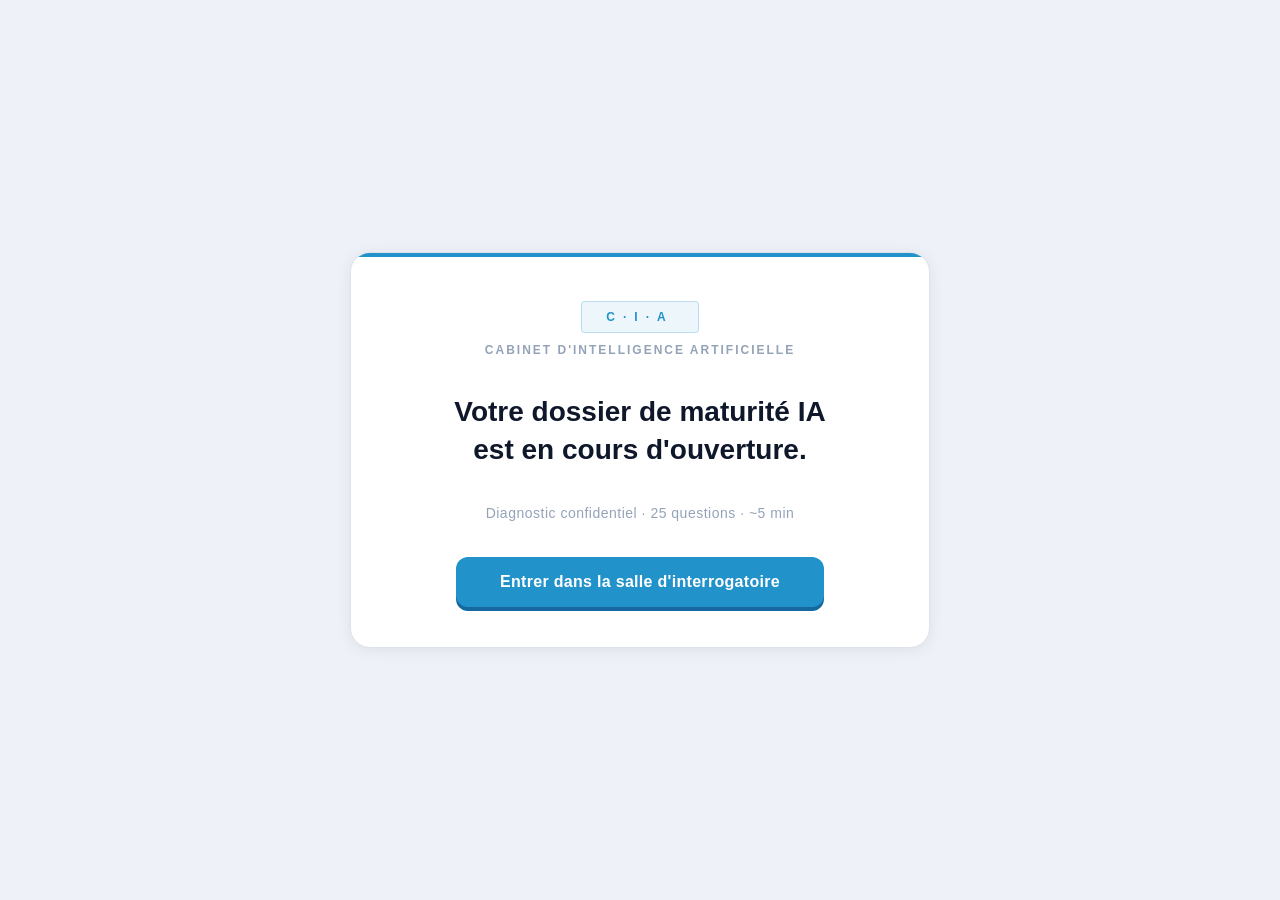
==== commit 05692875: "third commit" ====
--- a/quiz.html
+++ b/quiz.html
@@ -49,117 +49,161 @@
 
     <div class="container container-page">
         <div class="quiz-page">
-            <!-- Lead Form -->
-            <div class="quiz-lead-form" id="quizLeadForm">
-                <h3>Avant de commencer, parlez-nous de vous</h3>
-                <div class="form-row">
-                    <div class="form-group">
-                        <label>Nom *</label>
-                        <input type="text" id="leadNom" placeholder="Votre nom" required>
-                    </div>
-                    <div class="form-group">
-                        <label>Prénom *</label>
-                        <input type="text" id="leadPrenom" placeholder="Votre prénom" required>
-                    </div>
-                </div>
-                <div class="form-row full">
-                    <div class="form-group">
-                        <label>Email *</label>
-                        <input type="email" id="leadEmail" placeholder="votre@email.com" required>
-                    </div>
-                </div>
-                <div class="form-row">
-                    <div class="form-group">
-                        <label>Entreprise *</label>
-                        <input type="text" id="leadEntreprise" placeholder="Nom de l'entreprise" required>
-                    </div>
-                    <div class="form-group">
-                        <label>Secteur</label>
-                        <select id="leadSecteur">
-                            <option value="">-- Sélectionnez --</option>
+            <!-- CIA Onboarding -->
+            <div class="cia-onboarding" id="quizLeadForm">
+
+                <!-- Étape 0 : Accueil -->
+                <div class="cia-step active" id="ciaStep0">
+                    <div class="cia-badge">C·I·A</div>
+                    <div class="cia-label">Cabinet d'Intelligence Artificielle</div>
+                    <h2 class="cia-question">Votre dossier de maturité IA<br>est en cours d'ouverture.</h2>
+                    <p class="cia-hint">Diagnostic confidentiel · 25 questions · ~5 min</p>
+                    <button class="cia-btn" onclick="ciaNext(0)">Entrer dans la salle d'interrogatoire</button>
+                </div>
+
+                <!-- Étape 1 : Identité -->
+                <div class="cia-step" id="ciaStep1">
+                    <div class="cia-step-num">IDENTIFICATION — 01 / 04</div>
+                    <p class="cia-sentence">
+                        Je m'appelle
+                        <input class="cia-inline-input" id="leadPrenom" placeholder="prénom" autocomplete="given-name" spellcheck="false">
+                        <input class="cia-inline-input" id="leadNom" placeholder="nom" autocomplete="family-name" spellcheck="false">
+                    </p>
+                    <button class="cia-btn" onclick="ciaNext(1)">Confirmer mon identité</button>
+                </div>
+
+                <!-- Étape 2 : Couverture -->
+                <div class="cia-step" id="ciaStep2">
+                    <div class="cia-step-num">COUVERTURE — 02 / 04</div>
+                    <p class="cia-sentence">
+                        Agent <span id="ciaAgentName" class="cia-filled"></span>,
+                        je représente
+                        <input class="cia-inline-input" id="leadEntreprise" placeholder="organisation" autocomplete="organization" spellcheck="false">
+                        en tant que
+                        <input class="cia-inline-input" id="leadFonction" placeholder="votre fonction" spellcheck="false">
+                    </p>
+                    <button class="cia-btn" onclick="ciaNext(2)">Valider mon dossier</button>
+                </div>
+
+                <!-- Étape 3 : Profil organisation -->
+                <div class="cia-step" id="ciaStep3">
+                    <div class="cia-step-num">PROFILAGE — 03 / 04</div>
+                    <p class="cia-sentence cia-sentence--sm">
+                        La cellule <span id="ciaOrgName" class="cia-filled">votre organisation</span>
+                        opère dans le secteur
+                        <select class="cia-select" id="leadSecteur">
+                            <option value="">[ secteur ]</option>
                             <option value="tech">Technologie</option>
                             <option value="finance">Finance</option>
                             <option value="sante">Santé</option>
                             <option value="retail">Retail</option>
-                            <option value="manufacturing">Manufacturing</option>
+                            <option value="manufacturing">Industrie</option>
                             <option value="education">Éducation</option>
                             <option value="autre">Autre</option>
                         </select>
-                    </div>
-                </div>
-                <div class="form-row">
-                    <div class="form-group">
-                        <label>Taille entreprise</label>
-                        <select id="leadTaille">
-                            <option value="">-- Sélectionnez --</option>
-                            <option value="1-10">1-10 personnes</option>
-                            <option value="11-50">11-50 personnes</option>
-                            <option value="51-200">51-200 personnes</option>
-                            <option value="201-1000">201-1000 personnes</option>
-                            <option value="1000+">1000+ personnes</option>
+                        et mobilise
+                        <select class="cia-select" id="leadTaille">
+                            <option value="">[ effectif ]</option>
+                            <option value="1-10">1 à 10 agents</option>
+                            <option value="11-50">11 à 50 agents</option>
+                            <option value="51-200">51 à 200 agents</option>
+                            <option value="201-1000">201 à 1000 agents</option>
+                            <option value="1000+">plus de 1000 agents</option>
                         </select>
-                    </div>
-                    <div class="form-group">
-                        <label>Fonction</label>
-                        <input type="text" id="leadFonction" placeholder="Ex: Directeur IT">
-                    </div>
-                </div>
-                <button class="form-submit" id="startQuizBtn">Commencer le Quiz</button>
-            </div>
-
-            <!-- Quiz Progress -->
-            <div class="quiz-progress" id="quizProgress" style="display: none;">
-                <div class="progress-bar">
-                    <div class="progress-fill" id="progressFill"></div>
-                </div>
-                <div class="progress-text">
-                    Section <span id="currentSection">1</span> / <span id="totalSections">6</span>
-                </div>
-                <div class="xp-bar">
-                    <span class="xp-text">Progression XP:</span>
-                    <span class="xp-counter" id="xpCounter">0 / 500</span>
-                </div>
-                <div class="dimension-dots" id="dimensionDots"></div>
-            </div>
-
-            <!-- Quiz Sections -->
-            <div id="quizSections"></div>
+                        sur le terrain.
+                    </p>
+                    <button class="cia-btn" onclick="ciaNext(3)">Continuer</button>
+                </div>
+
+                <!-- Étape 4 : Contact -->
+                <div class="cia-step" id="ciaStep4">
+                    <div class="cia-step-num">TRANSMISSION — 04 / 04</div>
+                    <p class="cia-sentence">
+                        Envoyez mon rapport classifié à
+                        <input class="cia-inline-input cia-inline-input--email" id="leadEmail" type="email" placeholder="votre@email.com" autocomplete="email" spellcheck="false">
+                    </p>
+                    <button class="cia-btn" id="startQuizBtn" onclick="ciaNext(4)">Lancer le diagnostic ⚡</button>
+                </div>
+
+            </div>
+
+            <!-- Quiz Arena -->
+            <div id="quizArena" style="display:none;">
+                <div class="qa-inner">
+                    <div class="qa-topbar">
+                        <div class="qa-cats" id="qaCategoryProgress"></div>
+                        <div class="qa-progress-track">
+                            <div class="qa-progress-fill" id="progressFill"></div>
+                        </div>
+                    </div>
+                    <div class="qa-card" id="questionCard">
+                        <div class="qa-card-meta">
+                            <div class="qa-category" id="qaCategoryChip">
+                                <div class="qa-category-icon" id="qaCategoryIcon"></div>
+                                <div class="qa-category-text">
+                                    <span class="qa-category-label">Interrogatoire en cours</span>
+                                    <span class="qa-category-name" id="qaCategoryName"></span>
+                                </div>
+                            </div>
+                            <div class="qa-counter">
+                                <span class="qa-counter-label">Indice</span>
+                                <span class="qa-counter-value" id="questionCounter">Q-01 / 25</span>
+                            </div>
+                        </div>
+                        <div class="qa-mission-label" id="qaMissionLabel"></div>
+                        <p class="qa-question" id="questionText"></p>
+                        <div class="qa-answers" id="answerButtons"></div>
+                    </div>
+                </div>
+            </div>
 
             <!-- Results Page -->
             <div class="results-page" id="resultsPage" style="display: none;">
-                <div class="results-header">
-                    <div class="result-name" id="resultName"></div>
-                    <div class="score-ring" id="scoreRing"></div>
-                    <div class="level-name" id="levelName"></div>
-                    <div class="level-title" id="levelTitle"></div>
-                    <div class="level-desc" id="levelDesc"></div>
-                </div>
-
-                <div class="results-content">
-                    <div class="radar-container">
-                        <canvas class="radar-canvas" id="radarChart" width="350" height="350"></canvas>
-                    </div>
-                    <div class="dimension-scores" id="dimensionScores"></div>
-                </div>
-
+
+                <!-- HERO -->
+                <div class="rp-hero">
+                    <div class="rp-hero-top">
+                        <div class="rp-report-label">Rapport de Maturité IA · ID Labs</div>
+                        <div class="rp-report-date" id="rpDate"></div>
+                    </div>
+                    <div class="rp-hero-body">
+                        <div class="rp-arc-wrapper">
+                            <div id="scoreRing"></div>
+                            <div class="rp-arc-center">
+                                <div class="rp-arc-score" id="rpScoreNum">0</div>
+                                <div class="rp-arc-total">/100</div>
+                            </div>
+                        </div>
+                        <div class="rp-hero-info">
+                            <div class="rp-hero-name" id="resultName"></div>
+                            <div class="rp-hero-company" id="rpCompany"></div>
+                            <div class="rp-level-pill" id="levelName"></div>
+                            <div class="rp-level-title" id="levelTitle"></div>
+                            <div class="rp-level-desc" id="levelDesc"></div>
+                        </div>
+                    </div>
+                </div>
+
+                <!-- 6 KPI CARDS -->
+                <div class="rp-kpi-section">
+                    <div class="rp-section-label">Performance par dimension</div>
+                    <div class="rp-kpi-grid" id="dimensionScores"></div>
+                </div>
+
+<!-- PLAN D'ACTION -->
                 <div class="recos-section">
-                    <div class="recos-title">Recommandations Personnalisées</div>
+                    <div class="recos-title">Plan d'action — priorité par axe</div>
                     <div class="recos-grid" id="recosGrid"></div>
-                </div>
-
-                <div class="diploma-container">
-                    <h3 style="margin-bottom: 16px;">Votre Diplôme</h3>
-                    <canvas id="diplomaCanvas" width="800" height="600" style="max-width: 100%; height: auto; border: 1px solid #ddd; border-radius: 8px; margin-bottom: 16px; display: block;"></canvas>
-                    <button class="diploma-btn" id="downloadDiplomaBtn">Télécharger le Diplôme</button>
                 </div>
 
                 <div class="results-nav">
                     <a href="index.html" class="back-home">← Accueil</a>
-                    <button class="new-quiz" id="newQuizBtn">Relancer le Quiz</button>
                 </div>
             </div>
         </div>
     </div>
+
+    <button class="qa-quit-btn" id="qaQuitBtn" style="display:none" onclick="if(confirm('Abandonner le diagnostic et revenir à l\'accueil ?')) window.location.href='index.html'">Abandonner</button>
 
     <script src="app.js"></script>
 </body>
--- a/styles.css
+++ b/styles.css
@@ -776,8 +776,8 @@
             display: flex;
             flex-direction: row;
             align-items: center;
-            padding: 20px 24px;
-            gap: 20px;
+            padding: 26px 28px;
+            gap: 24px;
         }
 
         /* Left: trainer photo + name stacked */
@@ -786,21 +786,21 @@
             flex-direction: column;
             align-items: center;
             text-align: center;
-            gap: 8px;
+            gap: 10px;
             flex-shrink: 0;
-            min-width: 120px;
+            min-width: 140px;
         }
 
         .formation-avatar {
-            width: 96px;
-            height: 96px;
+            width: 116px;
+            height: 116px;
             border-radius: 50%;
             flex-shrink: 0;
             display: flex;
             align-items: center;
             justify-content: center;
             font-weight: 700;
-            font-size: 28px;
+            font-size: 34px;
             color: white;
             overflow: hidden;
             box-shadow: 0 4px 12px rgba(0,0,0,0.08);
@@ -821,15 +821,15 @@
         .formation-trainer {
             font-weight: 700;
             color: #1a1a2e;
-            font-size: 13px;
-            margin-bottom: 3px;
+            font-size: 17px;
+            margin-bottom: 4px;
         }
 
         .formation-tag {
             display: inline-block;
-            font-size: 10px;
+            font-size: 13px;
             font-weight: 600;
-            padding: 2px 9px;
+            padding: 3px 11px;
             border-radius: 20px;
             letter-spacing: 0.2px;
         }
@@ -843,15 +843,15 @@
         }
 
         .formation-title {
-            font-size: 15px;
-            font-weight: 700;
-            margin-bottom: 4px;
+            font-size: 19px;
+            font-weight: 700;
+            margin-bottom: 6px;
             color: #1a1a2e;
             line-height: 1.35;
         }
 
         .formation-resume {
-            font-size: 13px;
+            font-size: 16px;
             color: #999;
             line-height: 1.5;
             margin-bottom: 0;
@@ -861,18 +861,31 @@
             overflow: hidden;
         }
 
+        .formation-idlabs-link {
+            display: inline-block;
+            margin-top: 10px;
+            font-size: 14px;
+            font-weight: 700;
+            color: #207fbc;
+            text-decoration: none;
+        }
+
+        .formation-idlabs-link:hover {
+            text-decoration: underline;
+        }
+
         .formation-meta {
             display: flex;
             gap: 14px;
             flex-wrap: wrap;
-            margin-top: 8px;
+            margin-top: 10px;
         }
 
         .formation-meta-item {
             display: flex;
             align-items: center;
-            gap: 4px;
-            font-size: 11.5px;
+            gap: 5px;
+            font-size: 15px;
             color: #aaa;
             font-weight: 500;
         }
@@ -886,26 +899,26 @@
         .formation-card-sessions {
             width: 100%;
             border-top: 1px solid #f0f0f0;
-            padding: 14px 24px 16px;
+            padding: 16px 28px 20px;
         }
 
         .sessions-label {
-            font-size: 11px;
+            font-size: 13px;
             font-weight: 700;
             text-transform: uppercase;
             letter-spacing: 0.5px;
             color: #bbb;
-            margin-bottom: 10px;
+            margin-bottom: 12px;
         }
 
         .session-row {
             display: flex;
             align-items: center;
             gap: 16px;
-            padding: 10px 14px;
+            padding: 13px 18px;
             background: #fafafa;
             border-radius: 10px;
-            margin-bottom: 6px;
+            margin-bottom: 8px;
         }
 
         .session-row:last-child {
@@ -915,11 +928,11 @@
         .session-date {
             display: flex;
             align-items: center;
-            gap: 6px;
-            font-size: 13px;
+            gap: 8px;
+            font-size: 17px;
             font-weight: 600;
             color: #444;
-            min-width: 170px;
+            min-width: 200px;
             flex-shrink: 0;
         }
 
@@ -928,6 +941,22 @@
             flex-shrink: 0;
         }
 
+        .session-lieu {
+            display: flex;
+            align-items: center;
+            gap: 6px;
+            font-size: 15px;
+            font-weight: 500;
+            color: #666;
+            min-width: 190px;
+            flex-shrink: 0;
+        }
+
+        .session-lieu svg {
+            color: var(--accent-orange);
+            flex-shrink: 0;
+        }
+
         .session-seats {
             display: flex;
             align-items: center;
@@ -937,14 +966,14 @@
         }
 
         .session-cta {
-            padding: 7px 18px;
+            padding: 10px 22px;
             background: var(--gradient);
             color: white;
             border: none;
             border-radius: 8px;
             cursor: pointer;
             font-weight: 600;
-            font-size: 12px;
+            font-size: 16px;
             transition: all 0.3s ease;
             white-space: nowrap;
             box-shadow: 0 2px 8px rgba(34,146,203,0.15);
@@ -979,7 +1008,7 @@
             transform: translateX(-50%);
             background: var(--gradient);
             color: white;
-            font-size: 10px;
+            font-size: 12px;
             font-weight: 700;
             text-transform: uppercase;
             letter-spacing: 0.5px;
@@ -1004,7 +1033,7 @@
         }
 
         .price-amount-crossed {
-            font-size: 15px;
+            font-size: 17px;
             font-weight: 600;
             color: #bbb;
             text-decoration: line-through;
@@ -1014,11 +1043,11 @@
 
         .price-saving {
             margin-top: 6px;
-            font-size: 11px;
+            font-size: 13px;
             font-weight: 700;
             color: var(--accent-green);
             background: rgba(46,184,122,0.08);
-            padding: 2px 10px;
+            padding: 3px 12px;
             border-radius: 20px;
         }
 
@@ -1060,7 +1089,7 @@
         }
 
         .formation-seats-text {
-            font-size: 12px;
+            font-size: 15px;
             font-weight: 600;
             color: #2eb87a;
         }
@@ -1145,7 +1174,7 @@
         }
 
         .modal-header h2 {
-            font-size: 16px;
+            font-size: 20px;
             font-weight: 700;
             color: #1a1a2e;
         }
@@ -1187,10 +1216,10 @@
             display: flex;
             align-items: center;
             gap: 6px;
-            padding: 6px 12px;
+            padding: 8px 16px;
             background: #f8f9fa;
             border-radius: 8px;
-            font-size: 12.5px;
+            font-size: 16px;
             font-weight: 600;
             color: #555;
         }
@@ -1218,13 +1247,34 @@
         }
 
         .modal-objective-tag {
-            padding: 5px 10px;
+            padding: 7px 14px;
             background: #f0f9ff;
             border: 1px solid rgba(34,146,203,0.1);
             border-radius: 6px;
-            font-size: 12px;
+            font-size: 15px;
             color: #444;
             line-height: 1.3;
+        }
+
+        .modal-idlabs-btn {
+            display: flex;
+            align-items: center;
+            gap: 8px;
+            padding: 13px 20px;
+            background: #207fbc;
+            color: white;
+            border-radius: 10px;
+            font-size: 15px;
+            font-weight: 700;
+            text-decoration: none;
+            margin-bottom: 20px;
+            transition: background 0.2s ease, transform 0.15s ease;
+            width: fit-content;
+        }
+
+        .modal-idlabs-btn:hover {
+            background: #1a6ea3;
+            transform: translateY(-1px);
         }
 
         /* Form 2-column layout */
@@ -1245,8 +1295,8 @@
         .form-group label {
             display: block;
             font-weight: 600;
-            margin-bottom: 5px;
-            font-size: 12px;
+            margin-bottom: 6px;
+            font-size: 14px;
             color: #888;
             text-transform: uppercase;
             letter-spacing: 0.3px;
@@ -1255,10 +1305,10 @@
         .form-group input,
         .form-group select {
             width: 100%;
-            padding: 10px 12px;
+            padding: 13px 14px;
             border: 1px solid #e5e5e5;
             border-radius: 8px;
-            font-size: 14px;
+            font-size: 17px;
             font-family: inherit;
             transition: all 0.2s ease;
             background: #fafafa;
@@ -1274,14 +1324,14 @@
 
         .form-submit {
             width: 100%;
-            padding: 12px;
+            padding: 16px;
             background: var(--gradient);
             color: white;
             border: none;
             border-radius: 10px;
             font-weight: 700;
             cursor: pointer;
-            font-size: 14px;
+            font-size: 18px;
             transition: all 0.3s ease;
             margin-top: 16px;
         }
@@ -1306,446 +1356,1424 @@
             border: 1px solid #c3e6cb;
         }
 
+        /* ===== QUIZ PAGE ===== */
         .quiz-page {
-            max-width: 800px;
+            max-width: 680px;
             margin: 0 auto;
         }
 
-        .quiz-progress {
+        .quiz-page:has(#resultsPage[style*="block"]) {
+            max-width: 100%;
+        }
+
+        /* ===== CIA ONBOARDING — design clair ===== */
+        .cia-onboarding {
+            position: fixed;
+            inset: 0;
+            z-index: 500;
+            display: flex;
+            align-items: center;
+            justify-content: center;
+            background: #eef1f7;
+            overflow-y: auto;
+            padding: 40px 20px;
+        }
+
+        .cia-step {
+            display: none;
+            flex-direction: column;
+            align-items: center;
+            text-align: center;
+            max-width: 580px;
+            width: 100%;
+            background: #ffffff;
+            border: 1px solid #dde3ee;
+            border-radius: 20px;
+            padding: 48px 40px 40px;
+            box-shadow: 0 2px 16px rgba(0,0,0,0.07);
+            overflow: hidden;
+            position: relative;
+            animation: ciaAppear 0.45s cubic-bezier(0.22, 1, 0.36, 1);
+        }
+
+        .cia-step::before {
+            content: '';
+            position: absolute;
+            top: 0; left: 0; right: 0;
+            height: 4px;
+            background: #2292cb;
+        }
+
+        .cia-step.active {
+            display: flex;
+        }
+
+        @keyframes ciaAppear {
+            from { opacity: 0; transform: translateY(24px); }
+            to   { opacity: 1; transform: translateY(0); }
+        }
+
+        .cia-access-tag {
+            font-size: 11px;
+            font-weight: 900;
+            letter-spacing: 0.35em;
+            color: #2eb87a;
+            text-transform: uppercase;
+            margin-bottom: 20px;
+            animation: blinkAccess 1.4s step-end 3;
+        }
+
+        @keyframes blinkAccess {
+            0%, 100% { opacity: 1; }
+            50% { opacity: 0; }
+        }
+
+        .cia-sentence {
+            font-size: 26px;
+            font-weight: 700;
+            color: #334155;
+            line-height: 2;
+            margin-bottom: 40px;
+            text-align: center;
+            max-width: 540px;
+        }
+
+        .cia-sentence--sm {
+            font-size: 20px;
+        }
+
+        .cia-filled {
+            color: #2292cb;
+            font-weight: 800;
+        }
+
+        .cia-blank {
+            color: #cbd5e1;
+            border-bottom: 1px dashed #cbd5e1;
+            padding-bottom: 2px;
+            font-style: italic;
+            font-weight: 600;
+            transition: all 0.3s ease;
+        }
+
+        .cia-select {
+            background: none;
+            border: none;
+            border-bottom: 2px solid rgba(34,146,203,0.4);
+            color: #2292cb;
+            font-size: inherit;
+            font-weight: 800;
+            font-family: inherit;
+            cursor: pointer;
+            outline: none;
+            padding: 0 4px 4px;
+            transition: border-color 0.2s ease;
+            -webkit-appearance: none;
+            appearance: none;
+        }
+
+        .cia-select option {
             background: white;
-            padding: 24px;
+            color: #0f172a;
+            font-weight: 600;
+        }
+
+        .cia-select:focus {
+            border-bottom-color: #2292cb;
+            border-bottom-width: 3px;
+        }
+
+        .cia-inline-input {
+            background: none;
+            border: none;
+            border-bottom: 2px solid rgba(34,146,203,0.4);
+            color: #2292cb;
+            font-size: inherit;
+            font-weight: 800;
+            font-family: inherit;
+            text-align: center;
+            padding: 0 6px 4px;
+            outline: none;
+            min-width: 80px;
+            transition: border-color 0.2s ease, width 0.15s ease;
+            caret-color: #2292cb;
+        }
+
+        .cia-inline-input--email {
+            min-width: 200px;
+        }
+
+        .cia-inline-input:focus {
+            border-bottom-color: #2292cb;
+            border-bottom-width: 3px;
+        }
+
+        .cia-inline-input::placeholder {
+            color: #cbd5e1;
+            font-weight: 600;
+        }
+
+        .cia-badge {
+            display: inline-block;
+            background: rgba(34,146,203,0.08);
+            border: 1px solid rgba(34,146,203,0.25);
+            color: #2292cb;
+            font-size: 12px;
+            font-weight: 900;
+            letter-spacing: 8px;
+            padding: 8px 24px;
+            border-radius: 4px;
+            margin-bottom: 10px;
+        }
+
+        .cia-label {
+            font-size: 12px;
+            font-weight: 600;
+            color: #94a3b8;
+            letter-spacing: 2px;
+            text-transform: uppercase;
+            margin-bottom: 36px;
+        }
+
+        .cia-step-num {
+            font-size: 12px;
+            font-weight: 700;
+            color: #2292cb;
+            letter-spacing: 3px;
+            text-transform: uppercase;
+            margin-bottom: 20px;
+        }
+
+        .cia-question {
+            font-size: 28px;
+            font-weight: 800;
+            color: #0f172a;
+            line-height: 1.35;
+            margin-bottom: 36px;
+        }
+
+        .cia-question strong {
+            color: #2292cb;
+        }
+
+        .cia-hint {
+            font-size: 14px;
+            color: #94a3b8;
+            margin-bottom: 36px;
+            letter-spacing: 0.5px;
+        }
+
+        .cia-fields {
+            display: flex;
+            flex-direction: column;
+            gap: 12px;
+            width: 100%;
+            max-width: 400px;
+            margin-bottom: 28px;
+        }
+
+        .cia-input {
+            width: 100%;
+            padding: 16px 20px;
+            border: 1.5px solid #e2e8f0;
+            border-radius: 10px;
+            font-size: 17px;
+            font-family: inherit;
+            color: #0f172a;
+            background: #f8fafc;
+            transition: all 0.2s ease;
+            text-align: center;
+        }
+
+        .cia-input:focus {
+            outline: none;
+            border-color: #2292cb;
+            background: white;
+            box-shadow: 0 0 0 4px rgba(34,146,203,0.1);
+        }
+
+        .cia-input::placeholder {
+            color: #cbd5e1;
+        }
+
+        .cia-btn {
+            padding: 16px 44px;
+            background: #2292cb;
+            color: white;
+            border: none;
             border-radius: 12px;
-            margin-bottom: 24px;
-            box-shadow: 0 2px 8px rgba(0,0,0,0.08);
-        }
-
-        .progress-bar {
-            height: 8px;
-            background: var(--bg);
-            border-radius: 4px;
-            overflow: hidden;
+            font-size: 16px;
+            font-weight: 700;
+            cursor: pointer;
+            transition: all 0.2s ease;
+            letter-spacing: 0.3px;
+            box-shadow: 0 4px 0 #1568a0;
+        }
+
+        .cia-btn:hover {
+            background: #27a0df;
+            transform: translateY(-1px);
+            box-shadow: 0 6px 0 #1568a0;
+        }
+
+        .cia-btn:active {
+            transform: translateY(3px);
+            box-shadow: 0 1px 0 #1568a0;
+        }
+
+        .cia-option-label {
+            font-size: 11px;
+            font-weight: 700;
+            letter-spacing: 0.2em;
+            text-transform: uppercase;
+            color: #3a5070;
+            margin-bottom: 10px;
+            margin-top: 8px;
+            align-self: flex-start;
+        }
+
+        .cia-btn-grid {
+            display: flex;
+            flex-wrap: wrap;
+            gap: 8px;
             margin-bottom: 16px;
-        }
-
-        .progress-fill {
-            height: 100%;
-            background: var(--gradient);
-            transition: width 0.4s ease;
-            width: 0%;
-        }
-
-        .progress-text {
+            width: 100%;
+            justify-content: center;
+        }
+
+        .cia-option-btn {
+            padding: 10px 18px;
+            border: 1.5px solid #e2e8f0;
+            border-radius: 10px;
+            background: #f8fafc;
             font-size: 14px;
-            color: var(--gray);
             font-weight: 600;
-        }
-
-        .xp-bar {
-            margin-top: 12px;
-            padding-top: 12px;
-            border-top: 1px solid var(--bg);
-            display: flex;
-            align-items: center;
-            gap: 10px;
-        }
-
-        .xp-text {
+            color: #64748b;
+            cursor: pointer;
+            transition: all 0.18s ease;
+        }
+
+        .cia-option-btn:hover {
+            border-color: #2292cb;
+            color: #4ab8f5;
+            background: rgba(34,146,203,0.1);
+        }
+
+        .cia-option-btn.selected {
+            background: rgba(34,146,203,0.2);
+            border-color: #2292cb;
+            color: #4ab8f5;
+        }
+
+        /* Lead form (legacy, kept for compat) */
+        .quiz-lead-form {
+            background: transparent;
+        }
+
+        .quiz-welcome-hero {
+            background: linear-gradient(135deg, #152f7b 0%, #2292cb 100%);
+            padding: 40px 32px 32px;
+            text-align: center;
+            color: white;
+        }
+
+        .quiz-welcome-emoji {
+            font-size: 60px;
+            display: block;
+            margin-bottom: 14px;
+            animation: floatEmoji 3s ease-in-out infinite;
+        }
+
+        @keyframes floatEmoji {
+            0%, 100% { transform: translateY(0); }
+            50% { transform: translateY(-8px); }
+        }
+
+        .quiz-welcome-title {
+            font-size: 28px;
+            font-weight: 800;
+            margin-bottom: 8px;
+            color: white;
+        }
+
+        .quiz-welcome-sub {
+            font-size: 16px;
+            opacity: 0.85;
+            margin-bottom: 22px;
+            color: white;
+        }
+
+        .quiz-welcome-tags {
+            display: flex;
+            gap: 8px;
+            flex-wrap: wrap;
+            justify-content: center;
+        }
+
+        .quiz-welcome-tags span {
+            background: rgba(255,255,255,0.18);
+            border: 1px solid rgba(255,255,255,0.3);
+            padding: 5px 13px;
+            border-radius: 20px;
             font-size: 13px;
             font-weight: 600;
-            color: var(--dark);
-        }
-
-        .xp-counter {
-            background: linear-gradient(135deg, #e8922a, #e03d3d);
             color: white;
-            padding: 4px 12px;
-            border-radius: 20px;
-            font-size: 12px;
-            font-weight: 700;
-        }
-
-        .dimension-dots {
-            display: flex;
-            gap: 8px;
-            margin-top: 12px;
-            flex-wrap: wrap;
-        }
-
-        .dimension-dot {
-            width: 10px;
-            height: 10px;
-            border-radius: 50%;
-            background: #e0e0e0;
-            transition: all 0.3s ease;
-        }
-
-        .dimension-dot.active {
-            background: var(--primary);
-            transform: scale(1.2);
-        }
-
-        .dimension-dot.completed {
-            background: var(--accent-green);
-            box-shadow: 0 0 0 2px white, 0 0 0 4px var(--accent-green);
-        }
-
-        .quiz-lead-form {
-            background: white;
-            padding: 32px;
-            border-radius: 12px;
-            margin-bottom: 24px;
-            box-shadow: 0 2px 8px rgba(0,0,0,0.08);
-        }
-
-        .quiz-lead-form h3 {
-            font-size: 18px;
-            margin-bottom: 20px;
-            color: #333;
+        }
+
+        .quiz-lead-fields {
+            padding: 28px 32px 32px;
         }
 
         .quiz-lead-form .form-row {
             display: grid;
             grid-template-columns: repeat(2, 1fr);
             gap: 16px;
+            margin-bottom: 16px;
         }
 
         .quiz-lead-form .form-row.full {
             grid-template-columns: 1fr;
         }
 
-        .quiz-section {
+        .quiz-start-btn {
+            width: 100%;
+            padding: 18px;
+            background: linear-gradient(90deg, #2292cb 0%, #152f7b 100%);
+            color: white;
+            border: none;
+            border-radius: 12px;
+            font-size: 18px;
+            font-weight: 700;
+            cursor: pointer;
+            transition: all 0.3s ease;
+            margin-top: 8px;
+        }
+
+        .quiz-start-btn:hover {
+            transform: translateY(-2px);
+            box-shadow: 0 8px 24px rgba(34,146,203,0.3);
+        }
+
+        /* ===== QUIZ ARENA — Design clair ===== */
+        #quizArena {
+            position: fixed;
+            inset: 0;
+            z-index: 500;
+            background: #eef1f7;
+            display: flex;
+            flex-direction: column;
+            align-items: center;
+            padding: 24px 20px;
+            overflow-y: auto;
+        }
+
+        .qa-inner {
+            width: 100%;
+            max-width: 700px;
+            margin: auto;
+            padding: 24px 0 80px;
+            display: flex;
+            flex-direction: column;
+            gap: 16px;
+        }
+
+        /* ---- Topbar ---- */
+        .qa-topbar {
+            background: #ffffff;
+            border: 1px solid #dde3ee;
+            border-radius: 16px;
+            padding: 16px 20px 14px;
+            box-shadow: 0 1px 6px rgba(0,0,0,0.06);
+        }
+
+        /* Category stepper */
+        .qa-cats {
+            display: flex;
+            align-items: flex-start;
+            gap: 0;
+            margin-bottom: 14px;
+        }
+
+        .qa-cat-step {
+            display: flex;
+            flex-direction: column;
+            align-items: center;
+            gap: 5px;
+            flex: 1;
+            position: relative;
+        }
+
+        .qa-cat-step:not(:last-child)::after {
+            content: \'\';
+            position: absolute;
+            top: 15px;
+            left: calc(50% + 15px);
+            right: calc(-50% + 15px);
+            height: 2px;
+            background: #dde3ee;
+            transition: background 0.3s ease;
+        }
+
+        .qa-cat-step.done:not(:last-child)::after {
+            background: #86efac;
+        }
+
+        .qa-cat-bubble {
+            width: 30px;
+            height: 30px;
+            border-radius: 50%;
+            display: flex;
+            align-items: center;
+            justify-content: center;
+            font-size: 14px;
+            background: #f1f5f9;
+            border: 2px solid #dde3ee;
+            color: #94a3b8;
+            transition: all 0.25s ease;
+            position: relative;
+            z-index: 1;
+        }
+
+        .qa-cat-step.active .qa-cat-bubble {
+            background: var(--c);
+            border-color: var(--c);
+            color: white;
+            box-shadow: 0 0 0 4px color-mix(in srgb, var(--c) 18%, transparent);
+        }
+
+        .qa-cat-step.done .qa-cat-bubble {
+            background: #dcfce7;
+            border-color: #86efac;
+            color: #16a34a;
+            font-size: 12px;
+            font-weight: 700;
+        }
+
+        .qa-cat-name {
+            font-size: 9px;
+            font-weight: 600;
+            text-align: center;
+            color: #cbd5e1;
+            max-width: 80px;
+            line-height: 1.3;
+            text-transform: uppercase;
+            letter-spacing: 0.04em;
+        }
+
+        .qa-cat-step.active .qa-cat-name {
+            color: var(--c);
+            font-weight: 700;
+        }
+
+        .qa-cat-step.done .qa-cat-name {
+            color: #86efac;
+        }
+
+        /* Progress bar */
+        .qa-progress-track {
+            height: 4px;
+            background: #e8ecf4;
+            border-radius: 4px;
+            overflow: hidden;
+            margin-bottom: 0;
+        }
+
+        .qa-progress-fill {
+            height: 100%;
+            background: linear-gradient(90deg, #2292cb, #152f7b);
+            border-radius: 4px;
+            transition: width 0.5s cubic-bezier(0.4, 0, 0.2, 1);
+            width: 0%;
+        }
+
+        /* ---- Question Card ---- */
+        .qa-card {
+            background: #ffffff;
+            border: 1px solid #dde3ee;
+            border-radius: 20px;
+            padding: 0;
+            box-shadow: 0 2px 16px rgba(0,0,0,0.07);
+            overflow: hidden;
+        }
+
+        .qa-card::before {
+            content: \'\';
+            display: block;
+            height: 4px;
+            background: var(--cat-color, #2292cb);
+        }
+
+        .qa-card.qa-exit {
+            animation: slideOutQ 0.2s ease forwards;
+        }
+
+        .qa-card.qa-enter {
+            animation: slideInQ 0.35s cubic-bezier(0.22, 1, 0.36, 1) forwards;
+        }
+
+        @keyframes slideOutQ {
+            from { opacity: 1; transform: translateX(0) scale(1); }
+            to   { opacity: 0; transform: translateX(-28px) scale(0.97); }
+        }
+
+        @keyframes slideInQ {
+            from { opacity: 0; transform: translateX(28px) scale(0.97); }
+            to   { opacity: 1; transform: translateX(0) scale(1); }
+        }
+
+        .qa-card-meta {
+            display: flex;
+            align-items: center;
+            justify-content: space-between;
+            gap: 12px;
+            padding: 20px 28px 16px;
+            border-bottom: 1px solid #f1f5f9;
+            margin-bottom: 0;
+        }
+
+        .qa-category {
+            display: flex;
+            align-items: center;
+            gap: 10px;
+            min-width: 0;
+        }
+
+        .qa-category-icon {
+            width: 38px;
+            height: 38px;
+            border-radius: 10px;
+            background: color-mix(in srgb, var(--cat-color, #2292cb) 10%, transparent);
+            display: flex;
+            align-items: center;
+            justify-content: center;
+            font-size: 18px;
+            flex-shrink: 0;
+        }
+
+        .qa-category-text {
+            display: flex;
+            flex-direction: column;
+            gap: 2px;
+            min-width: 0;
+        }
+
+        .qa-category-label {
+            font-size: 10px;
+            font-weight: 600;
+            letter-spacing: 0.15em;
+            text-transform: uppercase;
+            color: #94a3b8;
+        }
+
+        .qa-category-name {
+            font-size: 14px;
+            font-weight: 700;
+            color: var(--cat-color, #2292cb);
+            white-space: nowrap;
+            overflow: hidden;
+            text-overflow: ellipsis;
+        }
+
+        .qa-counter {
+            display: flex;
+            flex-direction: column;
+            align-items: flex-end;
+            gap: 2px;
+            flex-shrink: 0;
+        }
+
+        .qa-counter-label {
+            font-size: 10px;
+            font-weight: 600;
+            letter-spacing: 0.15em;
+            text-transform: uppercase;
+            color: #94a3b8;
+        }
+
+        .qa-counter-value {
+            font-size: 16px;
+            font-weight: 800;
+            color: #1e293b;
+        }
+
+        .qa-mission-label {
+            font-size: 10px;
+            font-weight: 700;
+            letter-spacing: 0.2em;
+            text-transform: uppercase;
+            color: var(--cat-color, #2292cb);
+            padding: 20px 28px 0;
+            opacity: 0.7;
+            margin-bottom: 0;
+        }
+
+        .qa-question {
+            font-size: 21px;
+            font-weight: 700;
+            color: #0f172a;
+            line-height: 1.55;
+            margin: 12px 0 0;
+            padding: 0 28px 28px;
+            text-align: center;
+        }
+
+        /* ---- Answer buttons ---- */
+        .qa-answers {
+            display: flex;
+            flex-direction: row;
+            gap: 8px;
+            border-top: 1px solid #f1f5f9;
+            padding: 20px 28px 28px;
+        }
+
+        .answer-btn {
+            display: flex;
+            align-items: center;
+            justify-content: center;
+            height: 52px;
+            border: 1.5px solid #e2e8f0;
+            border-radius: 12px;
+            background: #fafbfd;
+            cursor: pointer;
+            color: #64748b;
+            text-align: center;
+            flex: 1;
+            min-width: 0;
+            font-size: 18px;
+            font-weight: 700;
+            box-shadow: 0 2px 0 #d0d9e8;
+            transition: background 0.1s ease, border-color 0.1s ease, color 0.1s ease, transform 0.08s ease, box-shadow 0.08s ease;
+            user-select: none;
+        }
+
+        .answer-btn:hover {
+            background: color-mix(in srgb, var(--cat-color, #2292cb) 8%, white);
+            border-color: var(--cat-color, #2292cb);
+            color: var(--cat-color, #2292cb);
+        }
+
+        .answer-btn:active {
+            transform: translateY(2px);
+            box-shadow: 0 0 0 #d0d9e8;
+        }
+
+        .answer-btn.selected {
+            background: var(--cat-color, #2292cb);
+            border-color: var(--cat-color, #2292cb);
+            color: white;
+            box-shadow: 0 2px 0 color-mix(in srgb, var(--cat-color, #2292cb) 55%, black);
+        }
+
+        .answer-btn.selected:active {
+            transform: translateY(2px);
+            box-shadow: 0 0 0 color-mix(in srgb, var(--cat-color, #2292cb) 55%, black);
+        }
+
+        .answer-btn.selected
+
+        /* ---- Abandon button ---- */
+        .qa-quit-btn {
+            position: fixed;
+            bottom: 28px;
+            right: 28px;
+            z-index: 510;
+            display: flex;
+            align-items: center;
+            gap: 7px;
+            padding: 11px 20px;
             background: white;
-            padding: 32px;
+            border: 1.5px solid #e2e8f0;
             border-radius: 12px;
-            box-shadow: 0 2px 8px rgba(0,0,0,0.08);
-            display: none;
-        }
-
-        .quiz-section.active {
-            display: block;
-            animation: fadeIn 0.3s ease;
-        }
-
-        .section-header {
-            margin-bottom: 28px;
-            padding-bottom: 20px;
-            border-bottom: 2px solid var(--bg);
-        }
-
-        .section-icon {
-            font-size: 36px;
+            color: #64748b;
+            font-size: 13px;
+            font-weight: 600;
+            font-family: inherit;
+            cursor: pointer;
+            box-shadow: 0 2px 0 #d0d9e8, 0 4px 12px rgba(0,0,0,0.07);
+            transition: all 0.12s ease;
+            letter-spacing: 0.01em;
+        }
+
+        .qa-quit-btn::before {
+            content: '←';
+            font-size: 14px;
+            opacity: 0.6;
+        }
+
+        .qa-quit-btn:hover {
+            border-color: #fca5a5;
+            color: #ef4444;
+            background: #fff8f8;
+            box-shadow: 0 2px 0 #fca5a5, 0 4px 12px rgba(239,68,68,0.08);
+        }
+
+        .qa-quit-btn:active {
+            transform: translateY(2px);
+            box-shadow: 0 0 0 #d0d9e8;
+        }
+
+        /* XP floating animation */
+        .xp-gain-float {
+            position: fixed;
+            pointer-events: none;
+            font-size: 20px;
+            font-weight: 800;
+            color: #e8922a;
+            text-shadow: 0 2px 8px rgba(0,0,0,0.15);
+            animation: xpFloatUp 1s ease forwards;
+            z-index: 9999;
+        }
+
+        @keyframes xpFloatUp {
+            0% { opacity: 1; transform: translateY(0) scale(1); }
+            50% { opacity: 1; transform: translateY(-30px) scale(1.2); }
+            100% { opacity: 0; transform: translateY(-60px) scale(0.9); }
+        }
+
+        /* Inter-section screens between categories */
+        .qa-intersect {
+            position: fixed;
+            inset: 0;
+            z-index: 600;
+            background: #07091a;
+            background-image:
+                linear-gradient(rgba(34,146,203,0.04) 1px, transparent 1px),
+                linear-gradient(90deg, rgba(34,146,203,0.04) 1px, transparent 1px);
+            background-size: 48px 48px;
+            display: flex;
+            flex-direction: column;
+            align-items: center;
+            justify-content: center;
+            text-align: center;
+            padding: 48px 32px;
+            opacity: 0;
+            transition: opacity 0.4s ease;
+        }
+
+        .qa-intersect.visible {
+            opacity: 1;
+        }
+
+        .qa-intersect-check {
+            font-size: 11px;
+            font-weight: 700;
+            letter-spacing: 3px;
+            text-transform: uppercase;
+            color: #16a34a;
+            margin-bottom: 20px;
+            animation: fadeUp 0.5s ease both;
+        }
+
+        .qa-intersect-icon {
+            font-size: 56px;
+            line-height: 1;
             margin-bottom: 12px;
-        }
-
-        .section-name {
-            font-size: 24px;
-            font-weight: 700;
-            color: #333;
-            margin-bottom: 6px;
-        }
-
-        .section-desc {
-            font-size: 14px;
-            color: var(--gray);
-        }
-
-        .question-block {
+            animation: fadeUp 0.5s 0.05s ease both;
+        }
+
+        .qa-intersect-completed {
+            font-size: 12px;
+            font-weight: 600;
+            letter-spacing: 2px;
+            text-transform: uppercase;
+            color: rgba(255,255,255,0.3);
             margin-bottom: 32px;
-            padding-bottom: 28px;
-            border-bottom: 1px solid var(--bg);
-        }
-
-        .question-block:last-child {
-            border-bottom: none;
-            margin-bottom: 0;
-            padding-bottom: 0;
-        }
-
-        .question-text {
-            font-size: 16px;
-            font-weight: 600;
-            margin-bottom: 16px;
-            color: #333;
-        }
-
-        .scale-buttons {
-            display: grid;
-            grid-template-columns: repeat(5, 1fr);
-            gap: 8px;
-        }
-
-        .scale-btn {
-            padding: 12px 8px;
-            border: 2px solid #ddd;
-            background: white;
-            border-radius: 6px;
+            animation: fadeUp 0.5s 0.1s ease both;
+        }
+
+        .qa-intersect-phrase {
+            font-size: 26px;
+            font-weight: 700;
+            color: rgba(255,255,255,0.9);
+            max-width: 540px;
+            line-height: 1.4;
+            margin: 0 0 40px;
+            animation: fadeUp 0.5s 0.15s ease both;
+        }
+
+        .qa-intersect-sep {
+            width: 40px;
+            height: 1px;
+            background: rgba(34,146,203,0.35);
+            margin: 0 auto 32px;
+            animation: fadeUp 0.5s 0.2s ease both;
+        }
+
+        .qa-intersect-next-label {
+            font-size: 10px;
+            font-weight: 700;
+            letter-spacing: 3px;
+            text-transform: uppercase;
+            color: rgba(255,255,255,0.25);
+            margin-bottom: 8px;
+            animation: fadeUp 0.5s 0.25s ease both;
+        }
+
+        .qa-intersect-next-name {
+            font-size: 22px;
+            font-weight: 800;
+            margin-bottom: 48px;
+            animation: fadeUp 0.5s 0.3s ease both;
+        }
+
+        .qa-intersect-btn {
+            padding: 14px 36px;
+            background: rgba(34,146,203,0.12);
+            border: 1px solid rgba(34,146,203,0.35);
+            border-radius: 14px;
+            color: #4ab8f5;
+            font-size: 13px;
+            font-weight: 700;
+            letter-spacing: 1px;
+            text-transform: uppercase;
             cursor: pointer;
-            font-weight: 600;
+            transition: all 0.2s ease;
+            box-shadow: 0 4px 0 rgba(0,0,0,0.3);
+            animation: fadeUp 0.5s 0.35s ease both;
+        }
+
+        .qa-intersect-btn:hover {
+            background: rgba(34,146,203,0.22);
+            border-color: #2292cb;
+            color: white;
+        }
+
+        .qa-intersect-btn:active {
+            transform: translateY(3px);
+            box-shadow: 0 1px 0 rgba(0,0,0,0.3);
+        }
+
+        @keyframes fadeUp {
+            from { opacity: 0; transform: translateY(16px); }
+            to   { opacity: 1; transform: translateY(0); }
+        }
+
+        /* ===== RESULTS PAGE — DATA DASHBOARD ===== */
+        .results-page {
+            background: #f0f4f9;
+            border-radius: 0;
+            padding: 0;
+            max-width: 100%;
+            margin: 0;
+        }
+
+        /* HERO */
+        .rp-hero {
+            background: linear-gradient(90deg, #2292cb 0%, #152f7b 100%);
+            padding: 48px 48px 52px;
+            position: relative;
+            overflow: hidden;
+        }
+
+        .rp-hero::before {
+            content: '';
+            position: absolute;
+            inset: 0;
+            background-image:
+                radial-gradient(circle at 80% 20%, rgba(34,146,203,0.12) 0%, transparent 50%),
+                radial-gradient(circle at 20% 80%, rgba(21,47,123,0.15) 0%, transparent 50%);
+        }
+
+        .rp-hero-top {
+            display: flex;
+            justify-content: space-between;
+            align-items: flex-start;
+            margin-bottom: 40px;
+            position: relative;
+        }
+
+        .rp-report-label {
+            font-size: 10px;
+            font-weight: 800;
+            letter-spacing: 3px;
+            text-transform: uppercase;
+            color: rgba(255,255,255,0.35);
+        }
+
+        .rp-report-date {
             font-size: 12px;
-            transition: all 0.3s ease;
-            text-align: center;
-            line-height: 1.3;
-        }
-
-        .scale-btn:hover {
-            border-color: var(--primary);
-            color: var(--primary);
-        }
-
-        .scale-btn.selected {
-            background: var(--gradient);
-            color: white;
-            border-color: var(--dark);
-            transform: scale(1.05);
-        }
-
-        .section-nav {
-            display: flex;
-            gap: 12px;
-            margin-top: 32px;
-            padding-top: 24px;
-            border-top: 2px solid var(--bg);
-        }
-
-        .section-btn {
-            flex: 1;
-            padding: 12px 20px;
-            border: none;
-            border-radius: 6px;
-            cursor: pointer;
-            font-weight: 600;
-            font-size: 14px;
-            transition: all 0.3s ease;
-        }
-
-        .section-btn.prev {
-            background: white;
-            color: var(--dark);
-            border: 2px solid var(--primary);
-        }
-
-        .section-btn.prev:hover:not(:disabled) {
-            background: var(--bg);
-        }
-
-        .section-btn.next {
-            background: var(--gradient);
-            color: white;
-            flex: 2;
-        }
-
-        .section-btn.next:hover:not(:disabled) {
-            transform: translateY(-2px);
-            box-shadow: 0 4px 12px rgba(64, 162, 212, 0.3);
-        }
-
-        .section-btn:disabled {
-            opacity: 0.5;
-            cursor: not-allowed;
-        }
-
-        .results-page {
-            background: white;
-            border-radius: 12px;
-            padding: 40px;
-            max-width: 900px;
-            margin: 0 auto;
-            box-shadow: 0 2px 8px rgba(0,0,0,0.08);
-        }
-
-        .results-header {
-            text-align: center;
-            margin-bottom: 40px;
-            padding-bottom: 30px;
-            border-bottom: 2px solid var(--bg);
-        }
-
-        .result-name {
-            font-size: 18px;
-            color: var(--gray);
-            margin-bottom: 12px;
-        }
-
-        .score-ring {
+            color: rgba(255,255,255,0.3);
+            font-weight: 500;
+        }
+
+        .rp-hero-body {
+            display: flex;
+            align-items: center;
+            gap: 52px;
+            position: relative;
+        }
+
+        .rp-arc-wrapper {
+            position: relative;
             width: 200px;
             height: 200px;
-            margin: 20px auto;
+            flex-shrink: 0;
+        }
+
+        .rp-arc-wrapper svg {
+            width: 200px;
+            height: 200px;
+        }
+
+        .rp-arc-center {
+            position: absolute;
+            inset: 0;
+            display: flex;
+            flex-direction: column;
+            align-items: center;
+            justify-content: center;
+        }
+
+        .rp-arc-score {
+            font-size: 52px;
+            font-weight: 900;
+            color: white;
+            line-height: 1;
+            letter-spacing: -2px;
+        }
+
+        .rp-arc-total {
+            font-size: 14px;
+            color: rgba(255,255,255,0.4);
+            font-weight: 600;
+        }
+
+        .rp-hero-info {
+            flex: 1;
+        }
+
+        .rp-hero-name {
+            font-size: 13px;
+            font-weight: 600;
+            color: rgba(255,255,255,0.5);
+            text-transform: uppercase;
+            letter-spacing: 1.5px;
+            margin-bottom: 8px;
+        }
+
+        .rp-hero-company {
+            font-size: 28px;
+            font-weight: 800;
+            color: white;
+            margin-bottom: 20px;
+            line-height: 1.2;
+        }
+
+        .rp-level-pill {
+            display: inline-flex;
+            align-items: center;
+            gap: 8px;
+            padding: 7px 16px;
+            border-radius: 40px;
+            font-size: 13px;
+            font-weight: 800;
+            text-transform: uppercase;
+            letter-spacing: 1px;
+            margin-bottom: 16px;
+            background: rgba(255,255,255,0.15) !important;
+            color: white !important;
+            border: 1px solid rgba(255,255,255,0.3) !important;
+        }
+
+        .rp-level-title {
+            font-size: 17px;
+            font-weight: 600;
+            color: white;
+            margin-bottom: 10px;
+        }
+
+        .rp-level-desc {
+            font-size: 14px;
+            color: white;
+            line-height: 1.75;
+        }
+
+        .rp-level-desc span,
+        .rp-level-desc strong {
+            color: white !important;
+            font-weight: 700;
+            text-decoration: underline;
+            text-underline-offset: 3px;
+            text-decoration-color: rgba(255,255,255,0.4);
+        }
+
+        /* 6 KPI CARDS */
+        .rp-kpi-section {
+            padding: 36px 48px;
+            background: #f0f4f9;
+        }
+
+        .rp-section-label {
+            font-size: 10px;
+            font-weight: 800;
+            letter-spacing: 3px;
+            text-transform: uppercase;
+            color: #94a3b8;
+            margin-bottom: 20px;
+        }
+
+        .rp-kpi-grid {
+            display: grid;
+            grid-template-columns: repeat(3, 1fr);
+            gap: 16px;
+        }
+
+        .kpi-card {
+            background: white;
+            border-radius: 14px;
+            padding: 20px;
+            border: 1px solid #e2e8f0;
+            box-shadow: 0 2px 8px rgba(0,0,0,0.05);
+            position: relative;
+            overflow: hidden;
+        }
+
+        .kpi-card::after {
+            content: '';
+            position: absolute;
+            top: 0; left: 0; right: 0;
+            height: 3px;
+            background: var(--kpi-color);
+        }
+
+        .kpi-card-top {
+            display: flex;
+            align-items: flex-start;
+            justify-content: space-between;
+            margin-bottom: 16px;
+        }
+
+        .kpi-card-icon {
+            font-size: 22px;
+        }
+
+        .kpi-score-circle {
+            width: 44px;
+            height: 44px;
+            flex-shrink: 0;
+        }
+
+        .kpi-score-circle svg {
+            width: 44px;
+            height: 44px;
+        }
+
+        .kpi-card-name {
+            font-size: 12px;
+            font-weight: 700;
+            color: #64748b;
+            text-transform: uppercase;
+            letter-spacing: 0.8px;
+            margin-bottom: 6px;
+        }
+
+        .kpi-card-score {
+            font-size: 26px;
+            font-weight: 900;
+            color: #0f172a;
+            line-height: 1;
+        }
+
+        .kpi-card-score span {
+            font-size: 13px;
+            font-weight: 600;
+            color: #94a3b8;
+        }
+
+        .kpi-card-bar {
+            height: 5px;
+            background: #f1f5f9;
+            border-radius: 3px;
+            margin-top: 14px;
+            overflow: hidden;
+        }
+
+        .kpi-card-bar-fill {
+            height: 100%;
+            border-radius: 3px;
+            background: var(--kpi-color);
+            width: 0%;
+            transition: width 1s cubic-bezier(0.4,0,0.2,1);
+        }
+
+        .kpi-card-tier {
+            font-size: 10px;
+            font-weight: 700;
+            text-transform: uppercase;
+            letter-spacing: 0.8px;
+            margin-top: 8px;
+            color: var(--kpi-color);
+        }
+
+        .kpi-card-divider {
+            height: 1px;
+            background: #f1f5f9;
+            margin: 16px 0 12px;
+        }
+
+        .kpi-reco-tag {
+            display: inline-block;
+            color: white;
+            padding: 3px 9px;
+            border-radius: 4px;
+            font-size: 9px;
+            font-weight: 800;
+            text-transform: uppercase;
+            letter-spacing: 0.8px;
+            margin-bottom: 8px;
+        }
+
+        .kpi-reco-text {
+            font-size: 13.5px;
+            color: #475569;
+            line-height: 1.65;
+        }
+
+        .kpi-formation {
+            margin-top: 16px;
+            background: #f8fafc;
+            border-radius: 10px;
+            padding: 12px;
+            border: 1px solid #e2e8f0;
+        }
+
+        .kpi-formation-label {
+            font-size: 9px;
+            font-weight: 800;
+            text-transform: uppercase;
+            letter-spacing: 1px;
+            color: #94a3b8;
+            margin-bottom: 10px;
+        }
+
+        .kpi-formation-inner {
+            display: flex;
+            align-items: center;
+            gap: 10px;
+        }
+
+        .kpi-formation-photo {
+            width: 36px;
+            height: 36px;
             border-radius: 50%;
-            display: flex;
-            align-items: center;
-            justify-content: center;
-            font-size: 52px;
-            font-weight: 700;
+            object-fit: cover;
+            flex-shrink: 0;
+            border: 2px solid #e2e8f0;
+        }
+
+        .kpi-formation-info {
+            flex: 1;
+            min-width: 0;
+        }
+
+        .kpi-formation-trainer {
+            font-size: 12px;
+            font-weight: 700;
+            color: #0f172a;
+        }
+
+        .kpi-formation-title {
+            font-size: 11px;
+            color: #64748b;
+            line-height: 1.3;
+            overflow: hidden;
+            display: -webkit-box;
+            -webkit-line-clamp: 2;
+            -webkit-box-orient: vertical;
+        }
+
+        .kpi-formation-cta {
+            flex-shrink: 0;
+            padding: 6px 12px;
+            border-radius: 8px;
             color: white;
-            box-shadow: 0 4px 15px rgba(0,0,0,0.1);
-        }
-
-        .level-name {
-            font-size: 28px;
-            font-weight: 700;
-            margin: 20px 0 8px 0;
-        }
-
-        .level-title {
-            font-size: 18px;
-            color: var(--gray);
-            font-weight: 600;
-            margin-bottom: 12px;
-        }
-
-        .level-desc {
-            font-size: 15px;
-            line-height: 1.6;
-            color: var(--gray);
-            max-width: 600px;
-            margin: 0 auto;
-        }
-
-        .results-content {
+            font-size: 11px;
+            font-weight: 700;
+            text-decoration: none;
+            transition: opacity 0.15s;
+        }
+
+        .kpi-formation-cta:hover {
+            opacity: 0.85;
+        }
+
+        /* VIZ SECTION — radar + analysis */
+        .rp-viz-section {
             display: grid;
-            grid-template-columns: 1fr 1fr;
-            gap: 40px;
-            margin: 40px 0;
+            grid-template-columns: 360px 1fr;
+            gap: 24px;
+            padding: 0 48px 36px;
+            background: #f0f4f9;
             align-items: start;
         }
 
-        .radar-container {
-            display: flex;
-            justify-content: center;
-            align-items: center;
+        .rp-radar-box {
+            background: white;
+            border-radius: 14px;
+            border: 1px solid #e2e8f0;
+            padding: 24px;
+            box-shadow: 0 2px 8px rgba(0,0,0,0.05);
+        }
+
+        .rp-box-label {
+            font-size: 10px;
+            font-weight: 800;
+            letter-spacing: 3px;
+            text-transform: uppercase;
+            color: #94a3b8;
+            margin-bottom: 16px;
         }
 
         .radar-canvas {
             max-width: 100%;
             height: auto;
-        }
-
-        .dimension-scores {
-            display: flex;
-            flex-direction: column;
-            gap: 16px;
-        }
-
-        .dimension-item {
-            padding: 16px;
-            background: var(--bg);
-            border-radius: 8px;
-            border-left: 4px solid;
-        }
-
-        .dimension-item-name {
-            font-weight: 700;
-            margin-bottom: 8px;
+            display: block;
+            margin: 0 auto;
+        }
+
+        .rp-analysis-box {
+            background: white;
+            border-radius: 14px;
+            border: 1px solid #e2e8f0;
+            padding: 28px;
+            box-shadow: 0 2px 8px rgba(0,0,0,0.05);
+        }
+
+        .personal-analysis {
             font-size: 15px;
-        }
-
-        .dimension-item-bar {
-            height: 8px;
-            background: #e0e0e0;
-            border-radius: 4px;
-            overflow: hidden;
-            margin-bottom: 4px;
-        }
-
-        .dimension-item-fill {
-            height: 100%;
-            background: var(--gradient);
-            transition: width 0.6s ease;
-            width: 0%;
-        }
-
-        .dimension-item-score {
-            font-size: 12px;
-            color: var(--gray);
-            font-weight: 600;
-        }
-
+            color: #334155;
+            line-height: 1.75;
+        }
+
+        /* RECOS */
         .recos-section {
-            margin: 40px 0;
-            padding: 30px;
-            background: var(--bg);
-            border-radius: 12px;
+            padding: 0 48px 48px;
+            background: #f0f4f9;
         }
 
         .recos-title {
-            font-size: 22px;
-            font-weight: 700;
-            margin-bottom: 24px;
-            color: #333;
+            font-size: 10px;
+            font-weight: 800;
+            letter-spacing: 3px;
+            text-transform: uppercase;
+            color: #94a3b8;
+            margin-bottom: 20px;
         }
 
         .recos-grid {
             display: grid;
-            grid-template-columns: repeat(auto-fit, minmax(300px, 1fr));
-            gap: 20px;
+            grid-template-columns: repeat(3, 1fr);
+            gap: 16px;
         }
 
         .reco-card {
             background: white;
-            padding: 20px;
-            border-radius: 8px;
-            border-left: 4px solid var(--primary);
-            box-shadow: 0 1px 3px rgba(0,0,0,0.05);
+            border-radius: 14px;
+            border: 1px solid #e2e8f0;
+            box-shadow: 0 2px 8px rgba(0,0,0,0.05);
+            overflow: hidden;
+        }
+
+        .reco-card-header {
+            display: flex;
+            align-items: center;
+            gap: 8px;
+            padding: 14px 18px;
+            border-bottom: 1px solid #f1f5f9;
+            background: #fafbfd;
+        }
+
+        .reco-cat-icon { font-size: 16px; }
+
+        .reco-cat-name {
+            font-size: 12px;
+            font-weight: 700;
+            flex: 1;
+            text-transform: uppercase;
+            letter-spacing: 0.5px;
+        }
+
+        .reco-score-badge {
+            font-size: 11px;
+            font-weight: 800;
+            padding: 3px 9px;
+            border-radius: 20px;
         }
 
         .reco-tag {
             display: inline-block;
-            background: var(--primary);
             color: white;
             padding: 4px 10px;
             border-radius: 4px;
-            font-size: 11px;
-            font-weight: 700;
-            margin-bottom: 10px;
+            font-size: 9px;
+            font-weight: 800;
+            margin: 14px 18px 6px;
             text-transform: uppercase;
+            letter-spacing: 0.8px;
         }
 
         .reco-text {
-            font-size: 14px;
-            color: #333;
-            line-height: 1.5;
-        }
-
+            font-size: 13px;
+            color: #475569;
+            line-height: 1.65;
+            padding: 0 18px 18px;
+        }
+
+        /* DIPLOMA & NAV */
         .diploma-container {
-            margin: 40px 0;
+            margin: 0 48px 48px;
             text-align: center;
+            background: white;
+            border-radius: 14px;
+            border: 1px solid #e2e8f0;
+            padding: 32px;
+            box-shadow: 0 2px 8px rgba(0,0,0,0.05);
+        }
+
+        .diploma-container h3 {
+            font-size: 10px;
+            font-weight: 800;
+            letter-spacing: 3px;
+            text-transform: uppercase;
+            color: #94a3b8;
+            margin-bottom: 20px;
         }
 
         .diploma-btn {
-            padding: 14px 32px;
-            background: var(--gradient);
+            padding: 13px 32px;
+            background: linear-gradient(135deg, #2292cb, #152f7b);
             color: white;
             border: none;
-            border-radius: 6px;
+            border-radius: 10px;
             font-weight: 700;
             cursor: pointer;
-            font-size: 16px;
-            transition: all 0.3s ease;
+            font-size: 14px;
+            transition: all 0.2s ease;
+            letter-spacing: 0.3px;
         }
 
         .diploma-btn:hover {
             transform: translateY(-2px);
-            box-shadow: 0 4px 12px rgba(64, 162, 212, 0.3);
+            box-shadow: 0 8px 20px rgba(34,146,203,0.35);
         }
 
         .results-nav {
             display: flex;
             gap: 12px;
-            margin-top: 32px;
-            padding-top: 24px;
-            border-top: 2px solid var(--bg);
+            padding: 0 48px 48px;
+            background: #f0f4f9;
         }
 
         .results-nav a,
         .results-nav button {
             flex: 1;
-            padding: 12px 20px;
+            padding: 14px 20px;
             border: none;
-            border-radius: 6px;
+            border-radius: 12px;
             cursor: pointer;
-            font-weight: 600;
+            font-weight: 700;
             font-size: 14px;
-            transition: all 0.3s ease;
+            transition: all 0.2s ease;
             text-decoration: none;
             display: inline-block;
             text-align: center;
@@ -1753,23 +2781,35 @@
 
         .results-nav .back-home {
             background: white;
-            color: var(--dark);
-            border: 2px solid var(--primary);
-        }
-
-        .results-nav .back-home:hover {
-            background: var(--bg);
-        }
+            color: #0f172a;
+            border: 1.5px solid #e2e8f0;
+            box-shadow: 0 2px 0 #d0d9e8;
+        }
+
+        .results-nav .back-home:hover { background: #f8fafc; }
 
         .results-nav .new-quiz {
-            background: var(--gradient);
+            background: linear-gradient(135deg, #2292cb, #152f7b);
             color: white;
             flex: 2;
+            box-shadow: 0 4px 16px rgba(34,146,203,0.3);
         }
 
         .results-nav .new-quiz:hover {
             transform: translateY(-2px);
-            box-shadow: 0 4px 12px rgba(64, 162, 212, 0.3);
+            box-shadow: 0 8px 24px rgba(34,146,203,0.4);
+        }
+
+        @media (max-width: 768px) {
+            .rp-hero { padding: 32px 24px 36px; }
+            .rp-hero-body { flex-direction: column; gap: 28px; }
+            .rp-kpi-section { padding: 24px; }
+            .rp-kpi-grid { grid-template-columns: repeat(2, 1fr); }
+            .rp-viz-section { grid-template-columns: 1fr; padding: 0 24px 24px; }
+            .recos-section { padding: 0 24px 32px; }
+            .recos-grid { grid-template-columns: 1fr; }
+            .diploma-container { margin: 0 24px 32px; }
+            .results-nav { padding: 0 24px 32px; }
         }
 
         .cta-btn {
